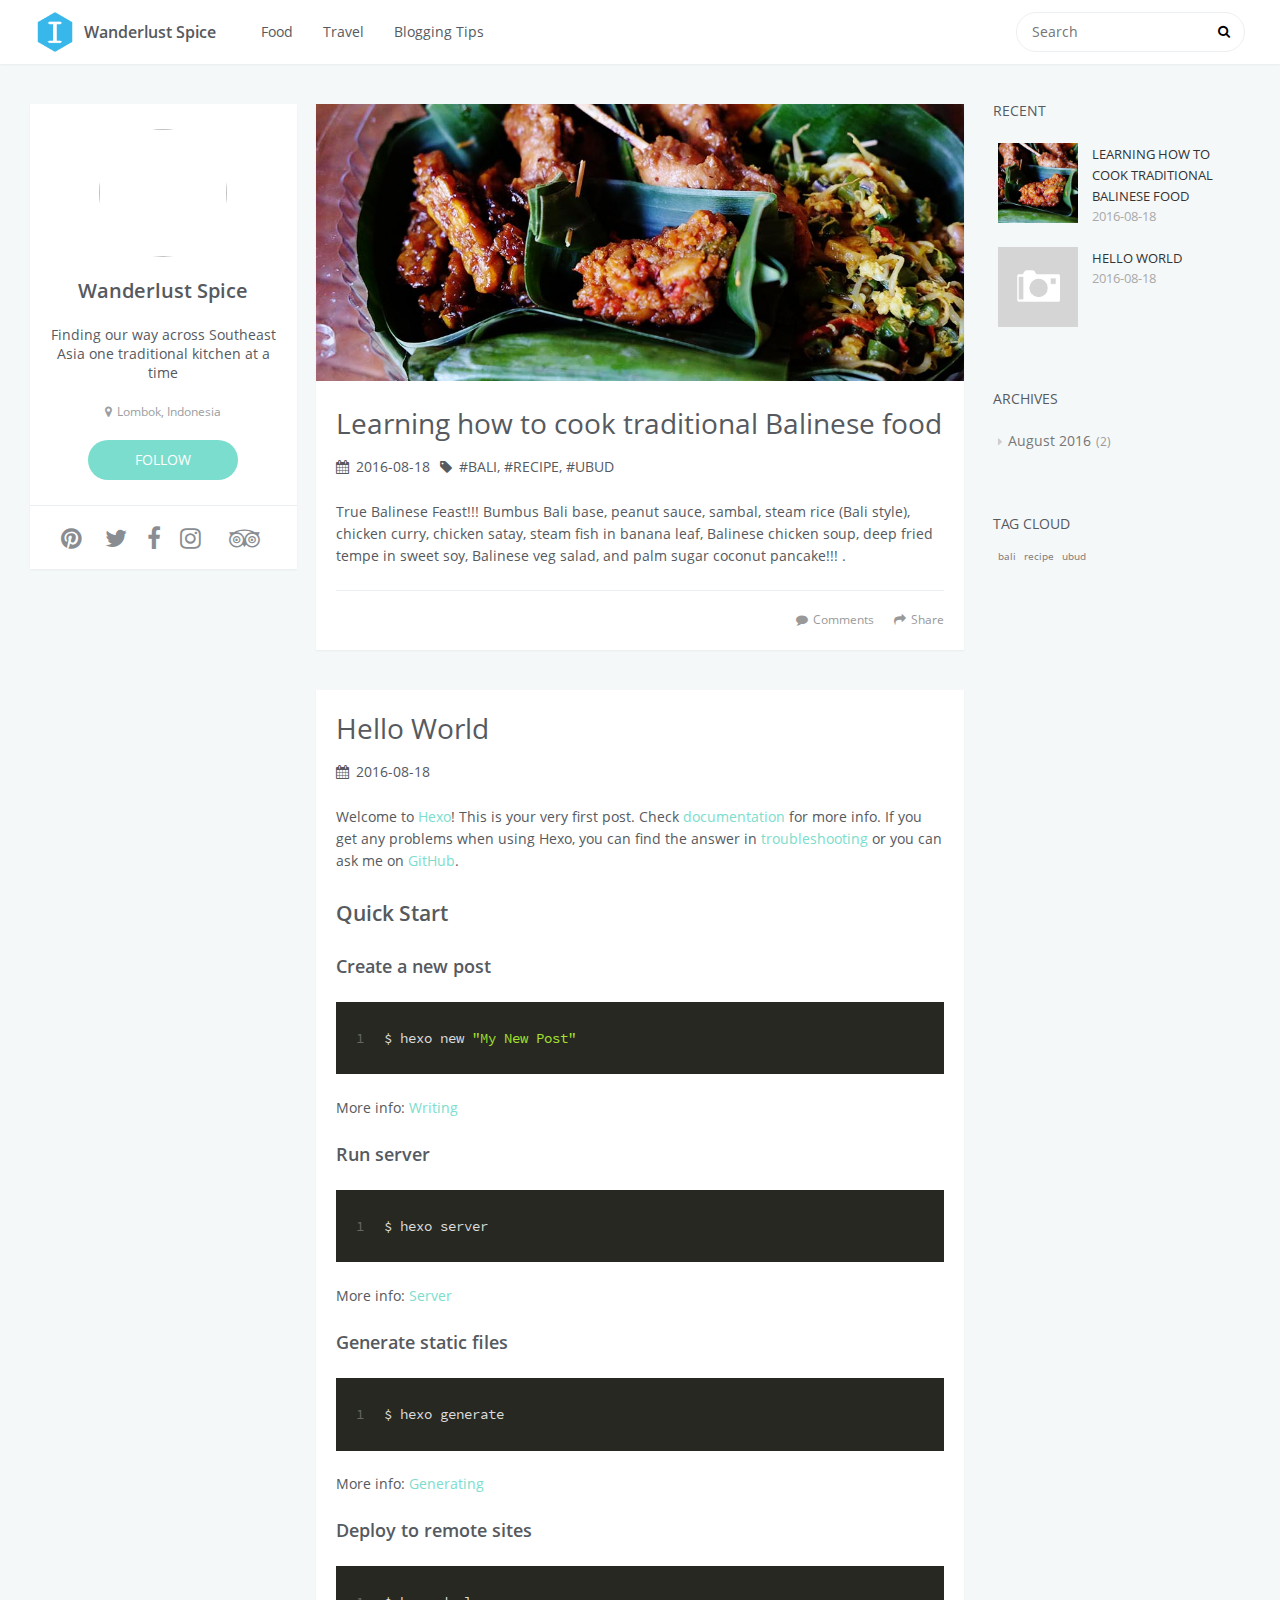
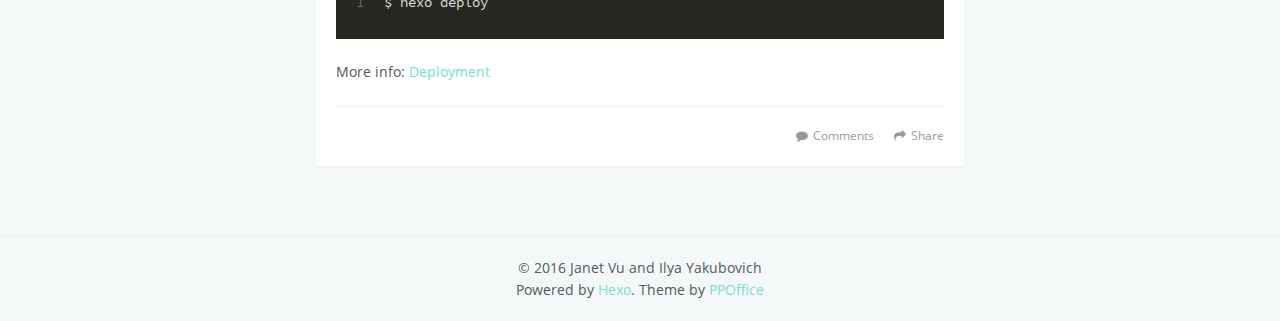
==== index.html @ 708c5e3e "Site update on 2016-08-18 17:06:47" ====
<!DOCTYPE html>
<html lang=en>
<head>
    <meta charset="utf-8">
    
    <title>Wanderlust Spice</title>
    <meta name="viewport" content="width=device-width, initial-scale=1, maximum-scale=1" />
    <meta name="description" content="Finding our way across Southeast Asia one traditional kitchen at a time">
<meta property="og:type" content="website">
<meta property="og:title" content="Wanderlust Spice">
<meta property="og:url" content="http://yoursite.com/index.html">
<meta property="og:site_name" content="Wanderlust Spice">
<meta property="og:description" content="Finding our way across Southeast Asia one traditional kitchen at a time">
<meta name="twitter:card" content="summary">
<meta name="twitter:title" content="Wanderlust Spice">
<meta name="twitter:description" content="Finding our way across Southeast Asia one traditional kitchen at a time">
    

    

    

    <link rel="stylesheet" href="/vendor/font-awesome/css/font-awesome.min.css">
    <link rel="stylesheet" href="/vendor/open-sans/styles.css">
    <link rel="stylesheet" href="/vendor/source-code-pro/styles.css">

    <link rel="stylesheet" href="/css/style.css">

    <script src="/vendor/jquery/2.1.3/jquery.min.js"></script>
    
    
        <link rel="stylesheet" href="/vendor/fancybox/jquery.fancybox.css">
    
    
    
    

</head>

<body>
    <div id="container">
        <header id="header">
    <div id="header-main" class="header-inner">
        <div class="outer">
            <a href="/" id="logo">
                <i class="logo"></i>
                <span class="site-title">Wanderlust Spice</span>
            </a>
            <nav id="main-nav">
                
                    <a class="main-nav-link" href="/.">Food</a>
                
                    <a class="main-nav-link" href="/.">Travel</a>
                
                    <a class="main-nav-link" href="/.">Blogging Tips</a>
                
            </nav>
            
                
                <nav id="sub-nav">
                    <div class="profile" id="profile-nav">
                        <a id="profile-anchor" href="javascript:;">
                            <img class="avatar" src="/images/janet.jpg" />
                            <i class="fa fa-caret-down"></i>
                        </a>
                    </div>
                </nav>
            
            <div id="search-form-wrap">

    <form action="//google.com/search" method="get" accept-charset="UTF-8" class="search-form"><input type="search" name="q" results="0" class="search-form-input" placeholder="Search"><button type="submit" class="search-form-submit"> </button><input type="hidden" name="sitesearch" value="http://yoursite.com"></form>

</div>
        </div>
    </div>
    <div id="main-nav-mobile" class="header-sub header-inner">
        <table class="menu outer">
            <tr>
                
                    <td><a class="main-nav-link" href="/.">Food</a></td>
                
                    <td><a class="main-nav-link" href="/.">Travel</a></td>
                
                    <td><a class="main-nav-link" href="/.">Blogging Tips</a></td>
                
                <td>
                    
    <form action="//google.com/search" method="get" accept-charset="UTF-8" class="search-form"><input type="search" name="q" results="0" class="search-form-input" placeholder="Search"><input type="hidden" name="sitesearch" value="http://yoursite.com"></form>

                </td>
            </tr>
        </table>
    </div>
</header>

        <div class="outer">
            
                

<aside id="profile">
    <div class="inner profile-inner">
        <div class="base-info profile-block">
            <img id="avatar" src="/images/janet.jpg" style="border-radius:500px;" />
            <h2 id="name">Wanderlust Spice</h2>
            <h3 id="title">Finding our way across Southeast Asia one traditional kitchen at a time</h3>
            <span id="location"><i class="fa fa-map-marker"></i>Lombok, Indonesia</span>
            <a id="follow" target="_blank" href="http://mailchimp.com/">FOLLOW</a>
        </div>
        <div class="article-info profile-block" style="display:none;">
            <div class="article-info-block">
                2
                <span>posts</span>
            </div>
            <div class="article-info-block">
                3
                <span>tags</span>
            </div>
        </div>
        
        <div class="profile-block social-links">
            <table>
                <tr>
                    
                    
                    <td>
                        <a href="https://www.pinterest.com/wanderlustspice" target="_blank" title="pinterest">
                            <i class="fa fa-pinterest"></i>
                        </a>
                    </td>
                    
                    <td>
                        <a href="http://www.twitter.com/wanderlustspice" target="_blank" title="twitter">
                            <i class="fa fa-twitter"></i>
                        </a>
                    </td>
                    
                    <td>
                        <a href="http://www.facebook.com/wanderlustspice" target="_blank" title="facebook">
                            <i class="fa fa-facebook"></i>
                        </a>
                    </td>
                    
                    <td>
                        <a href="http://instagram.com/wanderlustspice" target="_blank" title="instagram">
                            <i class="fa fa-instagram"></i>
                        </a>
                    </td>
                    
                    <td>
                        <a href="https://www.tripadvisor.ca/members/WanderlustSpice" target="_blank" title="tripadvisor">
                            <i class="fa fa-tripadvisor"></i>
                        </a>
                    </td>
                    
                </tr>
            </table>
        </div>
        
    </div>
</aside>

            
            <section id="main">
    <article id="post-Learning-How-To-Cook-Traditional-Balinese-Food" class="article article-type-post" itemscope itemprop="blogPost">
    <div class="article-inner">
        
            
	
		<a href="/Learning-How-To-Cook-Traditional-Balinese-Food/" itemprop="url">
            <img src="/images/balinese-food-in-ubud-banner.jpg" class="article-banner" />
        </a>
	



        
        
        
            <header class="article-header">
                
    
        <h1 itemprop="name">
            <a class="article-title" href="/Learning-How-To-Cook-Traditional-Balinese-Food/">Learning how to cook traditional Balinese food</a>
        </h1>
    

                
                    <div class="article-meta">
                        
    <div class="article-date">
        <i class="fa fa-calendar"></i>
        <a href="/Learning-How-To-Cook-Traditional-Balinese-Food/">
            <time datetime="2016-08-18T05:39:23.000Z" itemprop="datePublished">2016-08-18</time>
        </a>
    </div>


                        
                        
    <div class="article-tag">
        <i class="fa fa-tag"></i>
        <a class="tag-link" href="/tags/bali/">bali</a>, <a class="tag-link" href="/tags/recipe/">recipe</a>, <a class="tag-link" href="/tags/ubud/">ubud</a>
    </div>

                    </div>
                
            </header>
        
        <div class="article-entry" itemprop="articleBody">
        
            
            <p>True Balinese Feast!!! Bumbus Bali base, peanut sauce, sambal, steam rice (Bali style), chicken curry, chicken satay, steam fish in banana leaf, Balinese chicken soup, deep fried tempe in sweet soy, Balinese veg salad, and palm sugar coconut pancake!!! .</p>

        
        </div>
        <footer class="article-footer">
            <div class="share-container">



</div>

    <a data-url="http://yoursite.com//Learning-How-To-Cook-Traditional-Balinese-Food/" data-id="cis01ggzt0000i0p99qg865mj" class="article-share-link"><i class="fa fa-share"></i>Share</a>
<script>
    (function ($) {
        // Prevent duplicate binding
        if (typeof(__SHARE_BUTTON_BINDED__) === 'undefined' || !__SHARE_BUTTON_BINDED__) {
            __SHARE_BUTTON_BINDED__ = true;
        } else {
            return;
        }
        $('body').on('click', function() {
            $('.article-share-box.on').removeClass('on');
        }).on('click', '.article-share-link', function(e) {
            e.stopPropagation();

            var $this = $(this),
                url = $this.attr('data-url'),
                encodedUrl = encodeURIComponent(url),
                id = 'article-share-box-' + $this.attr('data-id'),
                offset = $this.offset(),
                box;

            if ($('#' + id).length) {
                box = $('#' + id);

                if (box.hasClass('on')){
                    box.removeClass('on');
                    return;
                }
            } else {
                var html = [
                    '<div id="' + id + '" class="article-share-box">',
                        '<input class="article-share-input" value="' + url + '">',
                        '<div class="article-share-links">',
                            '<a href="https://twitter.com/intent/tweet?url=' + encodedUrl + '" class="fa fa-twitter article-share-twitter" target="_blank" title="Twitter"></a>',
                            '<a href="https://www.facebook.com/sharer.php?u=' + encodedUrl + '" class="fa fa-facebook article-share-facebook" target="_blank" title="Facebook"></a>',
                            '<a href="http://pinterest.com/pin/create/button/?url=' + encodedUrl + '" class="fa fa-pinterest article-share-pinterest" target="_blank" title="Pinterest"></a>',
                            '<a href="https://plus.google.com/share?url=' + encodedUrl + '" class="fa fa-google article-share-google" target="_blank" title="Google+"></a>',
                        '</div>',
                    '</div>'
                ].join('');

              box = $(html);

              $('body').append(box);
            }

            $('.article-share-box.on').hide();

            box.css({
                top: offset.top + 25,
                left: offset.left
            }).addClass('on');

        }).on('click', '.article-share-box', function (e) {
            e.stopPropagation();
        }).on('click', '.article-share-box-input', function () {
            $(this).select();
        }).on('click', '.article-share-box-link', function (e) {
            e.preventDefault();
            e.stopPropagation();

            window.open(this.href, 'article-share-box-window-' + Date.now(), 'width=500,height=450');
        });
    })(jQuery);
</script>

            
    
        <a href="http://yoursite.com//Learning-How-To-Cook-Traditional-Balinese-Food/#comments" class="article-comment-link disqus-comment-count" data-disqus-url="http://yoursite.com//Learning-How-To-Cook-Traditional-Balinese-Food/">Comments</a>
    

        </footer>
    </div>
    
</article>



    <article id="post-hello-world" class="article article-type-post" itemscope itemprop="blogPost">
    <div class="article-inner">
        
        
        
            <header class="article-header">
                
    
        <h1 itemprop="name">
            <a class="article-title" href="/hello-world/">Hello World</a>
        </h1>
    

                
                    <div class="article-meta">
                        
    <div class="article-date">
        <i class="fa fa-calendar"></i>
        <a href="/hello-world/">
            <time datetime="2016-08-18T04:36:13.000Z" itemprop="datePublished">2016-08-18</time>
        </a>
    </div>


                        
                        
                    </div>
                
            </header>
        
        <div class="article-entry" itemprop="articleBody">
        
            
            <p>Welcome to <a href="https://hexo.io/" target="_blank" rel="external">Hexo</a>! This is your very first post. Check <a href="https://hexo.io/docs/" target="_blank" rel="external">documentation</a> for more info. If you get any problems when using Hexo, you can find the answer in <a href="https://hexo.io/docs/troubleshooting.html" target="_blank" rel="external">troubleshooting</a> or you can ask me on <a href="https://github.com/hexojs/hexo/issues" target="_blank" rel="external">GitHub</a>.</p>
<h2 id="Quick-Start"><a href="#Quick-Start" class="headerlink" title="Quick Start"></a>Quick Start</h2><h3 id="Create-a-new-post"><a href="#Create-a-new-post" class="headerlink" title="Create a new post"></a>Create a new post</h3><figure class="highlight bash"><table><tr><td class="gutter"><pre><div class="line">1</div></pre></td><td class="code"><pre><div class="line">$ hexo new <span class="string">"My New Post"</span></div></pre></td></tr></table></figure>
<p>More info: <a href="https://hexo.io/docs/writing.html" target="_blank" rel="external">Writing</a></p>
<h3 id="Run-server"><a href="#Run-server" class="headerlink" title="Run server"></a>Run server</h3><figure class="highlight bash"><table><tr><td class="gutter"><pre><div class="line">1</div></pre></td><td class="code"><pre><div class="line">$ hexo server</div></pre></td></tr></table></figure>
<p>More info: <a href="https://hexo.io/docs/server.html" target="_blank" rel="external">Server</a></p>
<h3 id="Generate-static-files"><a href="#Generate-static-files" class="headerlink" title="Generate static files"></a>Generate static files</h3><figure class="highlight bash"><table><tr><td class="gutter"><pre><div class="line">1</div></pre></td><td class="code"><pre><div class="line">$ hexo generate</div></pre></td></tr></table></figure>
<p>More info: <a href="https://hexo.io/docs/generating.html" target="_blank" rel="external">Generating</a></p>
<h3 id="Deploy-to-remote-sites"><a href="#Deploy-to-remote-sites" class="headerlink" title="Deploy to remote sites"></a>Deploy to remote sites</h3><figure class="highlight bash"><table><tr><td class="gutter"><pre><div class="line">1</div></pre></td><td class="code"><pre><div class="line">$ hexo deploy</div></pre></td></tr></table></figure>
<p>More info: <a href="https://hexo.io/docs/deployment.html" target="_blank" rel="external">Deployment</a></p>

        
        </div>
        <footer class="article-footer">
            <div class="share-container">



</div>

    <a data-url="http://yoursite.com//hello-world/" data-id="cirzua40t0000qup9xi22v5a1" class="article-share-link"><i class="fa fa-share"></i>Share</a>
<script>
    (function ($) {
        // Prevent duplicate binding
        if (typeof(__SHARE_BUTTON_BINDED__) === 'undefined' || !__SHARE_BUTTON_BINDED__) {
            __SHARE_BUTTON_BINDED__ = true;
        } else {
            return;
        }
        $('body').on('click', function() {
            $('.article-share-box.on').removeClass('on');
        }).on('click', '.article-share-link', function(e) {
            e.stopPropagation();

            var $this = $(this),
                url = $this.attr('data-url'),
                encodedUrl = encodeURIComponent(url),
                id = 'article-share-box-' + $this.attr('data-id'),
                offset = $this.offset(),
                box;

            if ($('#' + id).length) {
                box = $('#' + id);

                if (box.hasClass('on')){
                    box.removeClass('on');
                    return;
                }
            } else {
                var html = [
                    '<div id="' + id + '" class="article-share-box">',
                        '<input class="article-share-input" value="' + url + '">',
                        '<div class="article-share-links">',
                            '<a href="https://twitter.com/intent/tweet?url=' + encodedUrl + '" class="fa fa-twitter article-share-twitter" target="_blank" title="Twitter"></a>',
                            '<a href="https://www.facebook.com/sharer.php?u=' + encodedUrl + '" class="fa fa-facebook article-share-facebook" target="_blank" title="Facebook"></a>',
                            '<a href="http://pinterest.com/pin/create/button/?url=' + encodedUrl + '" class="fa fa-pinterest article-share-pinterest" target="_blank" title="Pinterest"></a>',
                            '<a href="https://plus.google.com/share?url=' + encodedUrl + '" class="fa fa-google article-share-google" target="_blank" title="Google+"></a>',
                        '</div>',
                    '</div>'
                ].join('');

              box = $(html);

              $('body').append(box);
            }

            $('.article-share-box.on').hide();

            box.css({
                top: offset.top + 25,
                left: offset.left
            }).addClass('on');

        }).on('click', '.article-share-box', function (e) {
            e.stopPropagation();
        }).on('click', '.article-share-box-input', function () {
            $(this).select();
        }).on('click', '.article-share-box-link', function (e) {
            e.preventDefault();
            e.stopPropagation();

            window.open(this.href, 'article-share-box-window-' + Date.now(), 'width=500,height=450');
        });
    })(jQuery);
</script>

            
    
        <a href="http://yoursite.com//hello-world/#comments" class="article-comment-link disqus-comment-count" data-disqus-url="http://yoursite.com//hello-world/">Comments</a>
    

        </footer>
    </div>
    
</article>


</section>
            
                <aside id="sidebar">
   
        
    <div class="widget-wrap">
        <h3 class="widget-title">recent</h3>
        <div class="widget">
            <ul id="recent-post" class="">
                
                    <li>
                        
                        <div class="item-thumbnail">
                            <a href="/Learning-How-To-Cook-Traditional-Balinese-Food/" class="thumbnail">
    
    
        <span style="background-image:url(/images/balinese-food-in-ubud-banner.jpg)" alt="Learning how to cook traditional Balinese food" class="thumbnail-image"></span>
    
</a>

                        </div>
                        
                        <div class="item-inner">
                            <p class="item-category"></p>
                            <p class="item-title"><a href="/Learning-How-To-Cook-Traditional-Balinese-Food/" class="title">Learning how to cook traditional Balinese food</a></p>
                            <p class="item-date"><time datetime="2016-08-18T05:39:23.000Z" itemprop="datePublished">2016-08-18</time></p>
                        </div>
                    </li>
                
                    <li>
                        
                        <div class="item-thumbnail">
                            <a href="/hello-world/" class="thumbnail">
    
    
        <span class="thumbnail-image thumbnail-none"></span>
    
</a>

                        </div>
                        
                        <div class="item-inner">
                            <p class="item-category"></p>
                            <p class="item-title"><a href="/hello-world/" class="title">Hello World</a></p>
                            <p class="item-date"><time datetime="2016-08-18T04:36:13.000Z" itemprop="datePublished">2016-08-18</time></p>
                        </div>
                    </li>
                
            </ul>
        </div>
    </div>

    
        
    <div class="widget-wrap">
        <h3 class="widget-title">archives</h3>
        <div class="widget">
            <ul class="archive-list"><li class="archive-list-item"><a class="archive-list-link" href="/archives/2016/08/">August 2016</a><span class="archive-list-count">2</span></li></ul>
        </div>
    </div>

    
        
    <div class="widget-wrap">
        <h3 class="widget-title">tag cloud</h3>
        <div class="widget tagcloud">
            <a href="/tags/bali/" style="font-size: 10px;">bali</a> <a href="/tags/recipe/" style="font-size: 10px;">recipe</a> <a href="/tags/ubud/" style="font-size: 10px;">ubud</a>
        </div>
    </div>

    
    <div id="toTop" class="fa fa-angle-up"></div>
</aside>
            
        </div>
        <footer id="footer">
    <div class="outer">
        <div id="footer-info" class="inner">
            &copy; 2016 Janet Vu and Ilya Yakubovich<br>
            Powered by <a href="http://hexo.io/" target="_blank">Hexo</a>. Theme by <a href="http://github.com/ppoffice">PPOffice</a>
        </div>
    </div>
</footer>
        
    
    <script>
    var disqus_config = function () {
        
        this.page.identifier = 'undefined';
    };
    (function() { 
        var d = document, s = d.createElement('script');  
        s.src = '//' + 'wanderlustspice' + '.disqus.com/count.js';
        s.setAttribute('data-timestamp', +new Date());
        (d.head || d.body).appendChild(s);
    })();
</script>



    
        <script src="/vendor/fancybox/jquery.fancybox.pack.js"></script>
    


<!-- Custom Scripts -->
<script src="/js/main.js"></script>

    </div>
</body>
</html>
---- vendor/open-sans/styles.css ----
/* cyrillic-ext */
@font-face {
    font-family: 'Open Sans';
    font-style: normal;
    font-weight: 400;
    src: local('Open Sans'), local('OpenSans'), url(fonts/K88pR3goAWT7BTt32Z01mxJtnKITppOI_IvcXXDNrsc.woff2) format('woff2');
    unicode-range: U+0460-052F, U+20B4, U+2DE0-2DFF, U+A640-A69F;
}
/* cyrillic */
@font-face {
    font-family: 'Open Sans';
    font-style: normal;
    font-weight: 400;
    src: local('Open Sans'), local('OpenSans'), url(fonts/RjgO7rYTmqiVp7vzi-Q5URJtnKITppOI_IvcXXDNrsc.woff2) format('woff2');
    unicode-range: U+0400-045F, U+0490-0491, U+04B0-04B1, U+2116;
}
/* greek-ext */
@font-face {
    font-family: 'Open Sans';
    font-style: normal;
    font-weight: 400;
    src: local('Open Sans'), local('OpenSans'), url(fonts/LWCjsQkB6EMdfHrEVqA1KRJtnKITppOI_IvcXXDNrsc.woff2) format('woff2');
    unicode-range: U+1F00-1FFF;
}
/* greek */
@font-face {
    font-family: 'Open Sans';
    font-style: normal;
    font-weight: 400;
    src: local('Open Sans'), local('OpenSans'), url(fonts/xozscpT2726on7jbcb_pAhJtnKITppOI_IvcXXDNrsc.woff2) format('woff2');
    unicode-range: U+0370-03FF;
}
/* vietnamese */
@font-face {
    font-family: 'Open Sans';
    font-style: normal;
    font-weight: 400;
    src: local('Open Sans'), local('OpenSans'), url(fonts/59ZRklaO5bWGqF5A9baEERJtnKITppOI_IvcXXDNrsc.woff2) format('woff2');
    unicode-range: U+0102-0103, U+1EA0-1EF1, U+20AB;
}
/* latin-ext */
@font-face {
    font-family: 'Open Sans';
    font-style: normal;
    font-weight: 400;
    src: local('Open Sans'), local('OpenSans'), url(fonts/u-WUoqrET9fUeobQW7jkRRJtnKITppOI_IvcXXDNrsc.woff2) format('woff2');
    unicode-range: U+0100-024F, U+1E00-1EFF, U+20A0-20AB, U+20AD-20CF, U+2C60-2C7F, U+A720-A7FF;
}
/* latin */
@font-face {
    font-family: 'Open Sans';
    font-style: normal;
    font-weight: 400;
    src: local('Open Sans'), local('OpenSans'), url(fonts/cJZKeOuBrn4kERxqtaUH3VtXRa8TVwTICgirnJhmVJw.woff2) format('woff2');
    unicode-range: U+0000-00FF, U+0131, U+0152-0153, U+02C6, U+02DA, U+02DC, U+2000-206F, U+2074, U+20AC, U+2212, U+2215, U+E0FF, U+EFFD, U+F000;
}
/* cyrillic-ext */
@font-face {
    font-family: 'Open Sans';
    font-style: normal;
    font-weight: 600;
    src: local('Open Sans Semibold'), local('OpenSans-Semibold'), url(fonts/MTP_ySUJH_bn48VBG8sNSq-j2U0lmluP9RWlSytm3ho.woff2) format('woff2');
    unicode-range: U+0460-052F, U+20B4, U+2DE0-2DFF, U+A640-A69F;
}
/* cyrillic */
@font-face {
    font-family: 'Open Sans';
    font-style: normal;
    font-weight: 600;
    src: local('Open Sans Semibold'), local('OpenSans-Semibold'), url(fonts/MTP_ySUJH_bn48VBG8sNSpX5f-9o1vgP2EXwfjgl7AY.woff2) format('woff2');
    unicode-range: U+0400-045F, U+0490-0491, U+04B0-04B1, U+2116;
}
/* greek-ext */
@font-face {
    font-family: 'Open Sans';
    font-style: normal;
    font-weight: 600;
    src: local('Open Sans Semibold'), local('OpenSans-Semibold'), url(fonts/MTP_ySUJH_bn48VBG8sNShWV49_lSm1NYrwo-zkhivY.woff2) format('woff2');
    unicode-range: U+1F00-1FFF;
}
/* greek */
@font-face {
    font-family: 'Open Sans';
    font-style: normal;
    font-weight: 600;
    src: local('Open Sans Semibold'), local('OpenSans-Semibold'), url(fonts/MTP_ySUJH_bn48VBG8sNSqaRobkAwv3vxw3jMhVENGA.woff2) format('woff2');
    unicode-range: U+0370-03FF;
}
/* vietnamese */
@font-face {
    font-family: 'Open Sans';
    font-style: normal;
    font-weight: 600;
    src: local('Open Sans Semibold'), local('OpenSans-Semibold'), url(fonts/MTP_ySUJH_bn48VBG8sNSv8zf_FOSsgRmwsS7Aa9k2w.woff2) format('woff2');
    unicode-range: U+0102-0103, U+1EA0-1EF1, U+20AB;
}
/* latin-ext */
@font-face {
    font-family: 'Open Sans';
    font-style: normal;
    font-weight: 600;
    src: local('Open Sans Semibold'), local('OpenSans-Semibold'), url(fonts/MTP_ySUJH_bn48VBG8sNSj0LW-43aMEzIO6XUTLjad8.woff2) format('woff2');
    unicode-range: U+0100-024F, U+1E00-1EFF, U+20A0-20AB, U+20AD-20CF, U+2C60-2C7F, U+A720-A7FF;
}
/* latin */
@font-face {
    font-family: 'Open Sans';
    font-style: normal;
    font-weight: 600;
    src: local('Open Sans Semibold'), local('OpenSans-Semibold'), url(fonts/MTP_ySUJH_bn48VBG8sNSugdm0LZdjqr5-oayXSOefg.woff2) format('woff2');
    unicode-range: U+0000-00FF, U+0131, U+0152-0153, U+02C6, U+02DA, U+02DC, U+2000-206F, U+2074, U+20AC, U+2212, U+2215, U+E0FF, U+EFFD, U+F000;
}
/* cyrillic-ext */
@font-face {
    font-family: 'Open Sans';
    font-style: italic;
    font-weight: 400;
    src: local('Open Sans Italic'), local('OpenSans-Italic'), url(fonts/xjAJXh38I15wypJXxuGMBjTOQ_MqJVwkKsUn0wKzc2I.woff2) format('woff2');
    unicode-range: U+0460-052F, U+20B4, U+2DE0-2DFF, U+A640-A69F;
}
/* cyrillic */
@font-face {
    font-family: 'Open Sans';
    font-style: italic;
    font-weight: 400;
    src: local('Open Sans Italic'), local('OpenSans-Italic'), url(fonts/xjAJXh38I15wypJXxuGMBjUj_cnvWIuuBMVgbX098Mw.woff2) format('woff2');
    unicode-range: U+0400-045F, U+0490-0491, U+04B0-04B1, U+2116;
}
/* greek-ext */
@font-face {
    font-family: 'Open Sans';
    font-style: italic;
    font-weight: 400;
    src: local('Open Sans Italic'), local('OpenSans-Italic'), url(fonts/xjAJXh38I15wypJXxuGMBkbcKLIaa1LC45dFaAfauRA.woff2) format('woff2');
    unicode-range: U+1F00-1FFF;
}
/* greek */
@font-face {
    font-family: 'Open Sans';
    font-style: italic;
    font-weight: 400;
    src: local('Open Sans Italic'), local('OpenSans-Italic'), url(fonts/xjAJXh38I15wypJXxuGMBmo_sUJ8uO4YLWRInS22T3Y.woff2) format('woff2');
    unicode-range: U+0370-03FF;
}
/* vietnamese */
@font-face {
    font-family: 'Open Sans';
    font-style: italic;
    font-weight: 400;
    src: local('Open Sans Italic'), local('OpenSans-Italic'), url(fonts/xjAJXh38I15wypJXxuGMBr6up8jxqWt8HVA3mDhkV_0.woff2) format('woff2');
    unicode-range: U+0102-0103, U+1EA0-1EF1, U+20AB;
}
/* latin-ext */
@font-face {
    font-family: 'Open Sans';
    font-style: italic;
    font-weight: 400;
    src: local('Open Sans Italic'), local('OpenSans-Italic'), url(fonts/xjAJXh38I15wypJXxuGMBiYE0-AqJ3nfInTTiDXDjU4.woff2) format('woff2');
    unicode-range: U+0100-024F, U+1E00-1EFF, U+20A0-20AB, U+20AD-20CF, U+2C60-2C7F, U+A720-A7FF;
}
/* latin */
@font-face {
    font-family: 'Open Sans';
    font-style: italic;
    font-weight: 400;
    src: local('Open Sans Italic'), local('OpenSans-Italic'), url(fonts/xjAJXh38I15wypJXxuGMBo4P5ICox8Kq3LLUNMylGO4.woff2) format('woff2');
    unicode-range: U+0000-00FF, U+0131, U+0152-0153, U+02C6, U+02DA, U+02DC, U+2000-206F, U+2074, U+20AC, U+2212, U+2215, U+E0FF, U+EFFD, U+F000;
}
---- vendor/source-code-pro/styles.css ----
/* latin-ext */
@font-face {
  font-family: 'Source Code Pro';
  font-style: normal;
  font-weight: 400;
  src: local('Source Code Pro'), local('SourceCodePro-Regular'), url(fonts/mrl8jkM18OlOQN8JLgasDy2Q8seG17bfDXYR_jUsrzg.woff2) format('woff2');
  unicode-range: U+0100-024F, U+1E00-1EFF, U+20A0-20AB, U+20AD-20CF, U+2C60-2C7F, U+A720-A7FF;
}
/* latin */
@font-face {
  font-family: 'Source Code Pro';
  font-style: normal;
  font-weight: 400;
  src: local('Source Code Pro'), local('SourceCodePro-Regular'), url(fonts/mrl8jkM18OlOQN8JLgasD9V_2ngZ8dMf8fLgjYEouxg.woff2) format('woff2');
  unicode-range: U+0000-00FF, U+0131, U+0152-0153, U+02C6, U+02DA, U+02DC, U+2000-206F, U+2074, U+20AC, U+2212, U+2215, U+E0FF, U+EFFD, U+F000;
}
---- css/style.css ----
body {
  width: 100%;
}
body:before,
body:after {
  content: "";
  display: table;
}
body:after {
  clear: both;
}
html,
body,
div,
span,
applet,
object,
iframe,
h1,
h2,
h3,
h4,
h5,
h6,
p,
blockquote,
pre,
a,
abbr,
acronym,
address,
big,
cite,
code,
del,
dfn,
em,
img,
ins,
kbd,
q,
s,
samp,
small,
strike,
strong,
sub,
sup,
tt,
var,
dl,
dt,
dd,
ol,
ul,
li,
fieldset,
form,
label,
legend,
table,
caption,
tbody,
tfoot,
thead,
tr,
th,
td {
  margin: 0;
  padding: 0;
  border: 0;
  outline: 0;
  font-weight: inherit;
  font-style: inherit;
  font-family: inherit;
  font-size: 100%;
  vertical-align: baseline;
}
body {
  line-height: 1;
  color: #000;
  background: #fff;
}
ol,
ul {
  list-style: none;
}
table {
  border-collapse: separate;
  border-spacing: 0;
  vertical-align: middle;
}
caption,
th,
td {
  text-align: left;
  font-weight: normal;
  vertical-align: middle;
}
a img {
  border: none;
}
input,
button {
  margin: 0;
  padding: 0;
}
input::-moz-focus-inner,
button::-moz-focus-inner {
  border: 0;
  padding: 0;
}
html,
body,
#container {
  height: 100%;
}
body {
  color: #565a5f;
  background: #f5f8f9;
  font: 14px "open sans", "Helvetica Neue", "Microsoft Yahei", Helvetica, Arial, sans-serif;
  -webkit-text-size-adjust: 100%;
}
a {
  color: #7bddcd;
  text-decoration: none;
}
a:visited {
  color: #7bddcd;
}
code {
  margin: 0 2px;
  color: #e96900;
  padding: 3px 5px;
  font-size: 0.8em;
  border-radius: 2px;
  font-family: "Source Code Pro", Consolas, Monaco, Menlo, Consolas, monospace;
  background-color: #f8f8f8;
}
.outer {
  max-width: 1320px;
  margin: 0 auto;
  padding: 0 20px;
}
.outer:before,
.outer:after {
  content: "";
  display: table;
}
.outer:after {
  clear: both;
}
@media screen and (max-width: 559px) {
  .outer {
    padding: 0;
  }
}
.left,
.alignleft {
  float: left;
}
.right,
.alignright {
  float: right;
}
.clear {
  clear: both;
}
.logo {
  width: 40px;
  height: 40px;
  background-repeat: no-repeat;
  background-image: url("images/logo.png");
  -webkit-background-size: 40px 40px;
  -moz-background-size: 40px 40px;
  background-size: 40px 40px;
}
#container {
  position: relative;
}
#container > .outer {
  margin-bottom: 30px;
}
@media screen and (min-width: 1200px) {
  #main {
    display: inline;
    float: left;
    width: 52.307692307692314%;
    margin: 0 0.769230769230769%;
  }
}
@media screen and (min-width: 800px) and (max-width: 1199px) {
  #main {
    display: inline;
    float: left;
    width: 67.6923076923077%;
    margin: 0 0.769230769230769%;
  }
}
.archive-article-header a,
.layout-wrap-inner.tag-cloud a,
.timeline-row .content h1 a,
.archive-article-header a:visited,
.layout-wrap-inner.tag-cloud a:visited,
.timeline-row .content h1 a:visited {
  color: #565a5f;
  -webkit-transition: 0.2s ease;
  -moz-transition: 0.2s ease;
  -ms-transition: 0.2s ease;
  transition: 0.2s ease;
}
.archive-article-header a:hover,
.layout-wrap-inner.tag-cloud a:hover,
.timeline-row .content h1 a:hover,
.archive-article-header a:visited:hover,
.layout-wrap-inner.tag-cloud a:visited:hover,
.timeline-row .content h1 a:visited:hover {
  color: #7bddcd;
}
.article-meta,
.archive-year,
.widget-title {
  line-height: 1em;
  text-decoration: none;
  text-transform: uppercase;
}
#header,
#profile .inner,
.article-inner,
#comments,
.archive-article,
.timeline-row .content,
#toTop {
  background: #fff;
  -webkit-box-shadow: 0 1px 2px rgba(0,0,0,0.05);
  box-shadow: 0 1px 2px rgba(0,0,0,0.05);
}
.article-entry h1,
.widget h1 {
  font-size: 2em;
}
.article-entry h2,
.widget h2 {
  font-size: 1.5em;
}
.article-entry h3,
.widget h3 {
  font-size: 1.3em;
}
.article-entry h4,
.widget h4 {
  font-size: 1.2em;
}
.article-entry h5,
.widget h5 {
  font-size: 1em;
}
.article-entry h6,
.widget h6 {
  font-size: 1em;
  color: #999;
}
.article-entry hr,
.widget hr {
  border: 1px dashed #eceff2;
}
.article-entry strong,
.widget strong {
  font-weight: bold;
}
.article-entry em,
.widget em,
.article-entry cite,
.widget cite {
  font-style: italic;
}
.article-entry sup,
.widget sup,
.article-entry sub,
.widget sub {
  font-size: 0.75em;
  line-height: 0;
  position: relative;
  vertical-align: baseline;
}
.article-entry sup,
.widget sup {
  top: -0.5em;
}
.article-entry sub,
.widget sub {
  bottom: -0.2em;
}
.article-entry small,
.widget small {
  font-size: 0.85em;
}
.article-entry acronym,
.widget acronym,
.article-entry abbr,
.widget abbr {
  border-bottom: 1px dotted;
}
.article-entry ul,
.widget ul,
.article-entry ol,
.widget ol,
.article-entry dl,
.widget dl {
  margin: 0 20px;
  line-height: 1.6em;
}
.article-entry ul ul,
.widget ul ul,
.article-entry ol ul,
.widget ol ul,
.article-entry ul ol,
.widget ul ol,
.article-entry ol ol,
.widget ol ol {
  margin-top: 0;
  margin-bottom: 0;
}
.article-entry ul,
.widget ul {
  list-style: disc;
}
.article-entry ol,
.widget ol {
  list-style: decimal;
}
.article-entry dt,
.widget dt {
  font-weight: bold;
}
#header {
  background: #fff;
  position: relative;
}
#header a,
#header a:visited {
  white-space: nowrap;
  -webkit-transition: 0.2s ease;
  -moz-transition: 0.2s ease;
  -ms-transition: 0.2s ease;
  transition: 0.2s ease;
  color: #565a5f;
}
#header a:hover {
  color: #7bddcd;
}
.header-inner #logo,
#main-nav,
#sub-nav,
#search-form-wrap {
  height: 40px;
  line-height: 40px;
  padding: 12px 15px;
}
.header-inner #logo,
#main-nav {
  float: left;
}
#sub-nav,
#search-form-wrap {
  float: right;
}
.header-inner {
  height: 100%;
  position: relative;
}
.header-inner #logo {
  display: inline-block;
}
.header-inner #logo .logo {
  margin-right: 5px;
  display: inline-block;
}
.header-inner #logo .site-title {
  font-size: 16px;
  display: inline-block;
  vertical-align: top;
  font-weight: 600;
}
#header-title {
  text-align: center;
  height: 40px;
  position: absolute;
  top: 50%;
  left: 0;
  margin-top: -20px;
}
.header-sub {
  border-top: 1px solid #eceff2;
}
.header-sub ul {
  margin: 0 15px;
}
.header-sub ul:before,
.header-sub ul:after {
  content: "";
  display: table;
}
.header-sub ul:after {
  clear: both;
}
.header-sub ul li {
  float: left;
  margin: 0 10px;
}
.header-sub ul li a {
  display: inline-block;
  line-height: 48px;
}
.header-sub .main-nav-link {
  display: inline-block;
  line-height: 48px;
}
@media screen and (min-width: 560px) and (max-width: 799px) {
  #header-sub {
    display: none;
  }
}
@media screen and (max-width: 559px) {
  #header-sub {
    display: none;
  }
}
@media screen and (min-width: 560px) and (max-width: 799px) {
  #main-nav {
    display: none;
  }
}
@media screen and (max-width: 559px) {
  #main-nav {
    display: none;
  }
}
@media screen and (min-width: 800px) and (max-width: 1199px) {
  #main-nav-mobile {
    display: none;
  }
}
@media screen and (min-width: 1200px) {
  #main-nav-mobile {
    display: none;
  }
}
.nav-icon,
.main-nav-link {
  float: left;
  display: block;
  padding: 0 15px;
}
.nav-icon {
  text-align: center;
  font-size: 14px;
  width: 14px;
  height: 14px;
  position: relative;
  cursor: pointer;
  height: 40px !important;
  line-height: 40px !important;
}
.main-nav-link {
  font-weight: 300;
}
@media screen and (min-width: 1200px) {
  #sub-nav {
    display: none;
  }
}
#sub-nav #profile-nav #profile-anchor {
  display: block;
  height: 40px;
  line-height: 40px;
}
#sub-nav #profile-nav #profile-anchor:before,
#sub-nav #profile-nav #profile-anchor:after {
  content: "";
  display: table;
}
#sub-nav #profile-nav #profile-anchor:after {
  clear: both;
}
#sub-nav #profile-nav .avatar,
#sub-nav #profile-nav .fa {
  float: left;
}
#sub-nav #profile-nav .avatar {
  width: 40px;
  height: 40px;
  margin-right: 8px;
}
#sub-nav #profile-nav .fa {
  line-height: 40px;
}
@media screen and (max-width: 559px) {
  #search-form-wrap {
    display: none;
  }
}
#search-form-wrap .search-form {
  position: relative;
}
#search-form-wrap .search-form .search-form-input {
  width: 100%;
  padding: 0 30px 0 15px;
  line-height: 40px;
  height: 40px !important;
  border-radius: 21px;
}
#search-form-wrap .search-form .search-form-input::-webkit-search-results-decoration,
#search-form-wrap .search-form .search-form-input::-webkit-search-cancel-button {
  -webkit-appearance: none;
}
#search-form-wrap .search-form .search-form-submit {
  top: 50%;
  right: 15px;
  border: none;
  cursor: pointer;
  margin-top: -7px;
  background: none;
  position: absolute;
  font: 13px font-icon;
  font-family: 'FontAwesome';
}
#search-form-wrap .search-form .search-form-submit:before {
  content: '\f002';
}
#search-form-wrap .search-form .search-form-submit:hover,
#search-form-wrap .search-form .search-form-submit:focus {
  color: #777;
}
.search-form-input,
.search-form-input.ins-search-input,
.search-form-input.st-ui-search-input,
.search-form-input.st-default-search-input {
  -webkit-appearance: textarea;
  -webkit-appearance: textarea;
  -moz-appearance: textarea;
  appearance: textarea;
  padding: 0;
  width: 200px;
  -webkit-box-shadow: none;
  box-shadow: none;
  color: #565a5f;
  -webkit-transition: 0.2s ease;
  -moz-transition: 0.2s ease;
  -ms-transition: 0.2s ease;
  transition: 0.2s ease;
  -webkit-box-sizing: border-box;
  -moz-box-sizing: border-box;
  box-sizing: border-box;
  height: auto !important;
  line-height: 1.6em;
  outline: none !important;
  background: none !important;
  font: 14px "open sans", "Helvetica Neue", "Microsoft Yahei", Helvetica, Arial, sans-serif;
  border: 1px solid #eceff2 !important;
}
.search-form-input:focus,
.search-form-input.ins-search-input:focus,
.search-form-input.st-ui-search-input:focus,
.search-form-input.st-default-search-input:focus {
  border-color: #7bddcd !important;
}
.search-form-input::-webkit-search-results-decoration,
.search-form-input.ins-search-input::-webkit-search-results-decoration,
.search-form-input.st-ui-search-input::-webkit-search-results-decoration,
.search-form-input.st-default-search-input::-webkit-search-results-decoration,
.search-form-input::-webkit-search-cancel-button,
.search-form-input.ins-search-input::-webkit-search-cancel-button,
.search-form-input.st-ui-search-input::-webkit-search-cancel-button,
.search-form-input.st-default-search-input::-webkit-search-cancel-button {
  -webkit-appearance: none;
}
#main-nav-mobile {
  overflow-y: hidden;
  overflow-x: auto;
}
#main-nav-mobile .menu {
  margin: 0;
  height: 48px;
}
#main-nav-mobile .menu:before,
#main-nav-mobile .menu:after {
  content: "";
  display: table;
}
#main-nav-mobile .menu:after {
  clear: both;
}
#main-nav-mobile .menu .search-form-input {
  display: none;
  padding: 0 10px;
  margin-right: 15px;
  height: 32px;
  line-height: 32px;
  border-radius: 16px;
}
@media screen and (max-width: 559px) {
  #main-nav-mobile .menu .search-form-input {
    display: block;
  }
}
#main-nav-mobile .menu .search-form-input::-webkit-search-results-decoration,
#main-nav-mobile .menu .search-form-input::-webkit-search-cancel-button {
  -webkit-appearance: none;
}
.bio {
  text-align: center;
}
#profile .inner .bio h2 {
  font-size: 1.3em;
  font-weight: bold;
  margin-top: 15px;
}
#profile .inner .bio p {
  margin: 5px 20px 10px 20px;
  text-align: justify;
  max-width: 300px;
  line-height: 1.5em;
}
.profile-block {
  padding: 15px 20px;
  border-bottom: 1px solid #eceff2;
}
.profile-block:last-child {
  border-bottom: none;
}
#profile {
  display: inline;
  float: left;
  width: 21.53846153846154%;
  margin: 0 0.769230769230769%;
  display: none;
}
@media screen and (min-width: 1200px) {
  #profile {
    display: block;
  }
}
#profile .inner {
  margin-top: 40px;
  background: #fff;
}
#profile .inner .base-info #avatar {
  display: block;
  margin: 10px auto 20px;
  width: 128px;
  height: 128px;
}
#profile .inner .base-info #name,
#profile .inner .base-info #title,
#profile .inner .base-info #location {
  display: block;
  text-align: center;
}
#profile .inner .base-info #title {
  margin: 1.5em 0;
}
#profile .inner .base-info #name {
  font-size: 20px;
  font-weight: 600;
}
#profile .inner .base-info #location {
  font-size: 12px;
  margin-top: 5px;
  color: #9a9ea3;
}
#profile .inner .base-info #location .fa {
  margin-right: 5px;
}
#profile .inner .base-info #follow {
  color: #fff;
  width: 150px;
  height: 40px;
  display: block;
  font-size: 14px;
  line-height: 40px;
  text-align: center;
  margin: 20px auto 10px;
  background: #7bddcd;
  border-radius: 20px;
  -webkit-transition: 0.2s ease;
  -moz-transition: 0.2s ease;
  -ms-transition: 0.2s ease;
  transition: 0.2s ease;
}
#profile .inner .base-info #follow:hover {
  background: #8ceede;
}
#profile .inner .article-info {
  padding: 0px;
}
#profile .inner .article-info:before,
#profile .inner .article-info:after {
  content: "";
  display: table;
}
#profile .inner .article-info:after {
  clear: both;
}
#profile .inner .article-info .article-info-block {
  width: 50%;
  float: left;
  padding: 20px 15px;
  text-align: center;
  -webkit-box-sizing: border-box;
  -moz-box-sizing: border-box;
  box-sizing: border-box;
  font-size: 20px;
}
#profile .inner .article-info .article-info-block span {
  display: block;
  font-size: 14px;
  text-transform: uppercase;
}
#profile .inner .article-info .article-info-block:first-child {
  border-right: 1px solid #eceff2;
}
#profile .inner .social-links > table {
  width: 100%;
}
#profile .inner .social-links > table td {
  text-align: center;
  font-size: 24px;
}
#profile .inner .social-links > table td a {
  position: relative;
  -webkit-transition: 0.2s ease;
  -moz-transition: 0.2s ease;
  -ms-transition: 0.2s ease;
  transition: 0.2s ease;
  color: #898d92;
}
#profile .inner .social-links > table td a:hover {
  color: #565a5f;
}
#profile .inner .social-links > table td a.tooltip:hover:after {
  right: -50%;
  top: -41px;
  color: #fff;
  background: #333;
  font-size: 14px;
  content: attr(title);
  display: block;
  padding: 5px 15px;
  position: absolute;
  white-space: nowrap;
  border-radius: 2px;
  text-transform: uppercase;
  -webkit-box-shadow: 0 0 2px rgba(0,0,0,0.2);
  box-shadow: 0 0 2px rgba(0,0,0,0.2);
  z-index: 1;
}
#profile .inner .social-links > table td a.tooltip:hover:before {
  top: -12px;
  right: 8px;
  border: solid;
  border-color: #333 transparent;
  border-width: 5px 5px 0 5px;
  content: "";
  display: block;
  position: absolute;
  z-index: 2;
}
#profile.card {
  top: 50px;
  right: 20px;
  z-index: 999;
  display: block;
  min-width: 280px;
  position: absolute;
}
#profile.card .profile-inner {
  position: relative;
  -webkit-box-shadow: 0 2px 5px rgba(0,0,0,0.2);
  box-shadow: 0 2px 5px rgba(0,0,0,0.2);
}
#profile.card .profile-inner:before,
#profile.card .profile-inner:after {
  z-index: 1;
  content: '';
  top: -20px;
  right: 10px;
  position: absolute;
  border-width: 10px;
  border-style: solid;
  border-color: transparent transparent #fff transparent;
}
#profile.card .profile-inner:after {
  z-index: 0;
  border-color: transparent transparent #dbdee1 transparent;
}
.article {
  margin: 40px 0;
}
.article-inner {
  overflow: hidden;
}
.article-banner {
  width: 100%;
  height: auto;
}
.article-header {
  padding: 20px 20px 0;
}
.article-header .article-title {
  display: block;
  margin-bottom: 14px;
}
.article-title {
  font-size: 2em;
  color: #565a5f;
  text-decoration: none;
  line-height: 1.3em;
}
a.article-title:visited {
  color: #565a5f;
}
a.article-title:hover {
  color: #7bddcd;
}
@media screen and (max-width: 559px) {
  .article-title {
    font-size: 1.6em;
  }
}
@media screen and (min-width: 560px) and (max-width: 799px) {
  .article-title {
    font-size: 1.6em;
  }
}
.article-meta {
  line-height: 1.6em;
}
.article-meta:before,
.article-meta:after {
  content: "";
  display: table;
}
.article-meta:after {
  clear: both;
}
.article-meta > div {
  float: left;
  margin-right: 10px;
}
.article-meta > div .fa {
  margin-right: 3px;
}
.article-meta a {
  color: #565a5f;
}
.article-meta a:hover {
  color: #7bddcd;
}
.article-category .fa-angle-right {
  margin: 0 5px;
}
.article-tag .tag-link:before {
  content: "#";
}
.article-entry {
  color: #565a5f;
  padding: 0 20px;
  line-height: 1.6em;
}
.article-entry:before,
.article-entry:after {
  content: "";
  display: table;
}
.article-entry:after {
  clear: both;
}
.article-entry p,
.article-entry table {
  line-height: 1.6em;
  margin: 1.6em 0;
}
.article-entry h1,
.article-entry h2,
.article-entry h3,
.article-entry h4,
.article-entry h5,
.article-entry h6 {
  font-weight: bold;
}
.article-entry h1,
.article-entry h2,
.article-entry h3,
.article-entry h4,
.article-entry h5,
.article-entry h6 {
  line-height: 1.3em;
  margin: 1.3em 0;
}
.article-entry a {
  color: #7bddcd;
  text-decoration: none;
}
.article-entry a:hover {
  text-decoration: underline;
}
.article-entry ul,
.article-entry ol,
.article-entry dl {
  margin-top: 1.6em;
  margin-bottom: 1.6em;
}
.article-entry img,
.article-entry video {
  max-width: 100%;
  height: auto;
  display: block;
  margin: auto;
}
.article-entry iframe {
  border: none;
}
.article-entry table {
  width: 100%;
  border-collapse: collapse;
  border-spacing: 0;
}
.article-entry th {
  font-weight: bold;
  border-bottom: 3px solid #eceff2;
  padding-bottom: 0.5em;
}
.article-entry td {
  border-bottom: 1px solid #eceff2;
  padding: 10px 0;
}
.article-entry blockquote {
  position: relative;
  font-family: Georgia, "Times New Roman", "Microsoft Yahei", serif;
  font-size: 1.1em;
  margin: 0 -20px;
  padding: 10px 20px 10px 54px;
  background: #fcfcfc;
  border-left: 4px solid #eee;
}
.article-entry blockquote:before {
  top: 20px;
  left: 10px;
  content: "\f10d";
  color: #e2e2e2;
  font-size: 32px;
  font-family: FontAwesome;
  text-align: center;
  position: absolute;
}
.article-entry blockquote footer {
  font-size: 14px;
  margin: 1.6em 0;
  font-family: "open sans", "Helvetica Neue", "Microsoft Yahei", Helvetica, Arial, sans-serif;
}
.article-entry blockquote footer cite:before {
  content: "—";
  padding: 0 0.5em;
}
.article-entry .pullquote {
  text-align: left;
  width: 45%;
  margin: 0;
}
.article-entry .pullquote.left {
  margin-left: 0.5em;
  margin-right: 1em;
}
.article-entry .pullquote.right {
  margin-right: 0.5em;
  margin-left: 1em;
}
.article-entry .caption {
  color: #999;
  display: block;
  font-size: 0.9em;
  margin-top: 0.5em;
  position: relative;
  text-align: center;
}
.article-entry .video-container {
  position: relative;
  padding-top: 56.25%;
  height: 0;
  overflow: hidden;
}
.article-entry .video-container iframe,
.article-entry .video-container object,
.article-entry .video-container embed {
  position: absolute;
  top: 0;
  left: 0;
  width: 100%;
  height: 100%;
  margin-top: 0;
}
.article-more-link a {
  display: inline-block;
  line-height: 1em;
  padding: 6px 15px;
  border-radius: 15px;
  background: #f5f8f9;
  color: #999;
  text-shadow: 0 1px #fff;
  text-decoration: none;
}
.article-more-link a:hover {
  background: #7bddcd;
  color: #fff;
  text-decoration: none;
  text-shadow: 0 1px #44cfb8;
}
.article-footer {
  font-size: 0.85em;
  line-height: 1.6em;
  border-top: 1px solid #eceff2;
  padding-top: 1.6em;
  margin: 0 20px 20px;
}
.article-footer:before,
.article-footer:after {
  content: "";
  display: table;
}
.article-footer:after {
  clear: both;
}
.article-footer a {
  color: #999;
  text-decoration: none;
}
.article-footer a:hover {
  color: #565a5f;
}
.article-comment-link {
  float: right;
}
.article-comment-link:before {
  content: "\f075";
  font-family: FontAwesome;
  padding-right: 5px;
}
.share-container {
  float: left;
}
.article-share-link {
  float: right;
  cursor: pointer;
  margin-left: 20px;
}
.article-share-link .fa-share {
  margin-right: 5px;
}
#article-nav {
  position: relative;
}
#article-nav:before,
#article-nav:after {
  content: "";
  display: table;
}
#article-nav:after {
  clear: both;
}
@media screen and (min-width: 1200px) {
  #article-nav {
    margin: 40px 0;
  }
  #article-nav:before {
    width: 8px;
    height: 8px;
    position: absolute;
    top: 50%;
    left: 50%;
    margin-top: -4px;
    margin-left: -4px;
    content: "";
    border-radius: 50%;
    background: #787c81;
  }
}
.article-nav-link-wrap {
  text-decoration: none;
  color: #999;
  -webkit-box-sizing: border-box;
  -moz-box-sizing: border-box;
  box-sizing: border-box;
  margin-top: 40px;
  text-align: center;
  display: block;
}
.article-nav-link-wrap:hover {
  color: #565a5f;
}
@media screen and (min-width: 1200px) {
  .article-nav-link-wrap {
    width: 50%;
    margin-top: 0;
  }
}
@media screen and (min-width: 1200px) {
  #article-nav-newer {
    float: left;
    text-align: right;
    padding-right: 20px;
  }
}
@media screen and (min-width: 1200px) {
  #article-nav-older {
    float: right;
    text-align: left;
    padding-left: 20px;
  }
}
.article-nav-caption {
  letter-spacing: 2px;
  line-height: 1em;
  font-weight: bold;
  color: #565a5f;
  text-transform: uppercase;
}
#article-nav-newer .article-nav-caption {
  margin-right: -2px;
}
.article-nav-title {
  font-size: 0.85em;
  margin-top: 0.5em;
  color: #565a5f;
  line-height: 1.6em;
}
.article-share-box {
  position: absolute;
  display: none;
  background: #fff;
  -webkit-box-shadow: 0px 2px 2px rgba(0,0,0,0.1);
  box-shadow: 0px 2px 2px rgba(0,0,0,0.1);
  border-radius: 3px;
  margin-left: -145px;
  overflow: hidden;
  z-index: 1;
}
.article-share-box.on {
  display: block;
}
.article-share-input {
  width: 100%;
  background: none;
  -webkit-box-sizing: border-box;
  -moz-box-sizing: border-box;
  box-sizing: border-box;
  font: 14px "open sans", "Helvetica Neue", "Microsoft Yahei", Helvetica, Arial, sans-serif;
  padding: 0 10px;
  color: #565a5f;
  outline: none;
  border: 1px solid #eceff2;
  border-radius: 3px 3px 0 0;
  height: 36px;
  line-height: 36px;
}
.article-share-links {
  background: #f5f8f9;
}
.article-share-links:before,
.article-share-links:after {
  content: "";
  display: table;
}
.article-share-links:after {
  clear: both;
}
.article-share-twitter,
.article-share-facebook,
.article-share-pinterest,
.article-share-google {
  width: 50px;
  height: 36px;
  display: block;
  float: left;
  position: relative;
  color: #999;
  text-shadow: 0 1px #fff;
}
.article-share-twitter:before,
.article-share-facebook:before,
.article-share-pinterest:before,
.article-share-google:before {
  font-size: 20px;
  width: 20px;
  height: 20px;
  position: absolute;
  top: 50%;
  left: 50%;
  margin-top: -10px;
  margin-left: -10px;
  text-align: center;
}
.article-share-twitter:hover,
.article-share-facebook:hover,
.article-share-pinterest:hover,
.article-share-google:hover {
  color: #fff;
}
.article-share-twitter:hover {
  background: #00aced;
  text-shadow: 0 1px #008abe;
}
.article-share-facebook:hover {
  background: #3b5998;
  text-shadow: 0 1px #2f477a;
}
.article-share-pinterest:hover {
  background: #cb2027;
  text-shadow: 0 1px #a21a1f;
}
.article-share-google:hover {
  background: #dd4b39;
  text-shadow: 0 1px #be3221;
}
.article-gallery {
  background: #000;
  position: relative;
}
.article-gallery-photos {
  position: relative;
  overflow: hidden;
}
.article-gallery-img {
  display: none;
  max-width: 100%;
}
.article-gallery-img:first-child {
  display: block;
}
.article-gallery-img.loaded {
  position: absolute;
  display: block;
}
.article-gallery-img img {
  display: block;
  max-width: 100%;
  margin: 0 auto;
}
.toc-article {
  background: #f9f9f9;
  margin: 2em 0 0 0.2em;
  padding: 1em;
  border-radius: 0px;
}
.toc-article .toc-title {
  font-size: 120%;
}
.toc-article strong {
  padding: 0.3em 1;
}
ol.toc {
  width: 100%;
  margin: 1em 2em 0 0;
}
#toc {
  line-height: 1em;
  font-size: 0.8em;
  float: right;
}
#toc .toc {
  padding: 0;
}
#toc .toc li {
  list-style-type: none;
}
#toc .toc-child {
  padding-left: 0em;
}
#toc.toc-aside {
  display: none;
  width: 13%;
  position: fixed;
  right: 2%;
  top: 320px;
  overflow: hidden;
  line-height: 1.5em;
  font-size: 1em;
  color: color-heading;
  opacity: 0.6;
  -webkit-transition: opacity 1s ease-out;
  -moz-transition: opacity 1s ease-out;
  -ms-transition: opacity 1s ease-out;
  transition: opacity 1s ease-out;
}
#toc.toc-aside strong {
  padding: 0.3em 0;
  color: color-font;
}
#toc.toc-aside:hover {
  -webkit-transition: opacity 0.3s ease-out;
  -moz-transition: opacity 0.3s ease-out;
  -ms-transition: opacity 0.3s ease-out;
  transition: opacity 0.3s ease-out;
  opacity: 1;
}
#toc.toc-aside a {
  -webkit-transition: color 1s ease-out;
  -moz-transition: color 1s ease-out;
  -ms-transition: color 1s ease-out;
  transition: color 1s ease-out;
}
#toc.toc-aside a:hover {
  color: color-theme;
  -webkit-transition: color 0.3s ease-out;
  -moz-transition: color 0.3s ease-out;
  -ms-transition: color 0.3s ease-out;
  transition: color 0.3s ease-out;
}
#comments {
  padding: 20px;
  margin: 40px 0;
}
#comments a {
  color: #7bddcd;
}
.archives:before,
.archives:after {
  content: "";
  display: table;
}
.archives:after {
  clear: both;
}
.archives .article:first-child {
  margin: 20px 0;
}
.archive-year-wrap,
.archive-category-wrap,
.archive-tag-wrap,
.layout-title {
  font-size: 1.4em;
  margin: 40px 0 20px 0;
}
@media screen and (max-width: 559px) {
  .archive-year-wrap,
  .archive-category-wrap,
  .archive-tag-wrap,
  .layout-title {
    padding: 0 15px;
    font-size: 1.2em;
  }
}
.archive-year-wrap .fa,
.archive-category-wrap .fa,
.archive-tag-wrap .fa,
.layout-title .fa {
  margin-right: 3px;
}
.archive-year-wrap .archive-year,
.archive-category-wrap .archive-year,
.archive-tag-wrap .archive-year,
.layout-title .archive-year {
  color: #565a5f;
}
.archive-year-wrap .archive-year:hover,
.archive-category-wrap .archive-year:hover,
.archive-tag-wrap .archive-year:hover,
.layout-title .archive-year:hover {
  color: #7bddcd;
}
@media screen and (max-width: 559px) {
  .layout-wrap-inner {
    padding: 0 15px;
  }
}
.archive-article {
  -webkit-column-break-inside: avoid;
  page-break-inside: avoid;
  overflow: hidden;
  break-inside: avoid-column;
  padding: 0;
  margin-bottom: 15px;
}
.archive-article:before,
.archive-article:after {
  content: "";
  display: table;
}
.archive-article:after {
  clear: both;
}
.archive-article.archive-type-summary {
  padding: 15px;
}
.archive-article.archive-type-summary .article-entry {
  padding: 0;
}
.archive-article.archive-type-summary .article-entry p {
  margin: 12px 0;
}
.archive-article .archive-article-content,
.archive-article .archive-article-thumbnail {
  display: table-cell;
  vertical-align: top;
}
@media screen and (max-width: 559px) {
  .archive-article .archive-article-content,
  .archive-article .archive-article-thumbnail {
    display: block;
  }
}
.archive-article .archive-article-thumbnail {
  width: 160px;
  padding-right: 15px;
}
@media screen and (max-width: 559px) {
  .archive-article .archive-article-thumbnail {
    width: 100%;
    padding-bottom: 15px;
  }
}
.archive-article .archive-article-thumbnail .thumbnail {
  height: 0;
  width: 100%;
  padding-bottom: 56.25%;
  display: block;
  position: relative;
  overflow: hidden;
}
.archive-article .archive-article-thumbnail .thumbnail span {
  width: 100%;
  height: 100%;
  display: block;
}
.archive-article .archive-article-thumbnail .thumbnail .thumbnail-image {
  position: absolute;
  -webkit-background-size: cover;
  -moz-background-size: cover;
  background-size: cover;
  background-position: center;
}
.archive-article .archive-article-thumbnail .thumbnail .thumbnail-none {
  background-image: url("images/thumb-default-small.png");
}
.archive-article-title {
  display: block;
  font-size: 1.6em;
  line-height: 1.4em;
  margin-bottom: 12px;
}
@media screen and (max-width: 559px) {
  .archive-article-title {
    display: block;
    font-size: 1.3em;
  }
}
.archive-article-date {
  display: block;
  margin-top: 8px;
}
.layout-wrap-inner.list-categories ul {
  margin-left: 15px;
  list-style: none;
}
.layout-wrap-inner.list-categories ul li,
.layout-wrap-inner.list-categories ul .category-list-child {
  padding: 10px 0;
  font-size: 14px;
  border-bottom: 1px solid border-color;
}
.layout-wrap-inner.list-categories ul li a,
.layout-wrap-inner.list-categories ul .category-list-child a {
  color: #777;
}
.layout-wrap-inner.list-categories ul ul,
.layout-wrap-inner.list-categories ul ol {
  list-style: none;
}
.layout-wrap-inner.list-categories ul ul li,
.layout-wrap-inner.list-categories ul ol li {
  border: none;
}
.layout-wrap-inner.list-categories ul ul li:last-child,
.layout-wrap-inner.list-categories ul ol li:last-child {
  padding-bottom: 0px;
}
.layout-wrap-inner.list-categories li a:before {
  color: #ccc;
  content: "\f0da";
  font-size: 12px;
  margin-right: 6px;
  font-family: FontAwesome;
  -webkit-transition: 0.2s ease;
  -moz-transition: 0.2s ease;
  -ms-transition: 0.2s ease;
  transition: 0.2s ease;
}
.layout-wrap-inner.list-categories li a:hover:before {
  color: #333;
}
.layout-wrap-inner.tag-cloud a {
  margin-right: 8px;
}
.layout-wrap-inner.tag-cloud a:before {
  content: '#';
}
#page-nav {
  margin: 40px auto;
  text-align: center;
  color: #999;
  overflow: hidden;
}
#page-nav:before,
#page-nav:after {
  content: "";
  display: table;
}
#page-nav:after {
  clear: both;
}
#page-nav a,
#page-nav span {
  height: 32px;
  padding: 0 10px;
  line-height: 32px;
  text-align: center;
  display: inline-block;
  border-radius: 2px;
}
#page-nav a {
  color: #999;
  text-decoration: none;
}
#page-nav a:hover {
  color: #fff;
  background: #7bddcd;
}
#page-nav .page-number {
  display: inline-block;
}
@media screen and (max-width: 559px) {
  #page-nav .page-number {
    display: none;
  }
}
#page-nav .current {
  color: #565a5f;
  font-weight: bold;
}
#page-nav .space {
  color: #eceff2;
}
.timeline-wrap {
  margin: 40px 20px 40px 40px;
  border-left: 3px solid #eceff2;
}
@media screen and (max-width: 559px) {
  .timeline-wrap {
    margin: 40px 20px 40px 30px;
  }
}
@media screen and (min-width: 560px) and (max-width: 799px) {
  .timeline-wrap {
    margin: 40px 20px 40px 30px;
  }
}
.timeline-row {
  margin: 20px 0;
}
.timeline-row:before,
.timeline-row:after {
  content: "";
  display: table;
}
.timeline-row:after {
  clear: both;
}
.timeline-row .node,
.timeline-row .title {
  float: left;
}
.timeline-row .node {
  width: 12px;
  color: #fff;
  height: 12px;
  border-radius: 50%;
  margin: 11px 0 0 -8px;
  display: inline-block;
  background-color: #7bddcd;
}
.timeline-row .content {
  margin-left: 25px;
  position: relative;
}
.timeline-row .content:after,
.timeline-row .content:before {
  content: '';
  position: absolute;
  display: inline-block;
}
.timeline-row .content:after {
  top: 10px;
  left: -14px;
  border: 7px solid transparent;
  border-right-color: #fff;
}
.timeline-row .content:before {
  top: 9px;
  left: -16px;
  border: 8px solid transparent;
  border-right-color: rgba(0,0,0,0.05);
}
.timeline-row .content h1,
.timeline-row .content .article-meta {
  padding: 10px;
}
.timeline-row .content h1 {
  font-size: 16px;
}
.timeline-row .content .article-meta {
  font-size: 12px;
  color: #898d92;
  border-top: 1px solid #f7f7f7;
  background-color: rgba(244,246,247,0.2);
}
.timeline-row-major .node {
  width: 14px;
  height: 14px;
  font-size: 14px;
  margin: 0 0 0 -17px;
  padding: 6px 8px 10px;
}
.timeline-row-major .title {
  font-size: 18px;
  margin-left: 15px;
  line-height: 30px;
}
#footer {
  padding: 20px 0;
  border-top: 1px solid #eceff2;
  color: #565a5f;
  font-size: 16px;
  text-align: center;
}
#footer .outer {
  margin-bottom: 0;
}
#footer a {
  color: #7bddcd;
  text-decoration: none;
}
#footer a:hover {
  text-decoration: underline;
}
#footer-info {
  line-height: 1.6em;
  font-size: 0.85em;
}
@media screen and (min-width: 1200px) {
  #sidebar {
    display: inline;
    float: left;
    width: 21.53846153846154%;
    margin: 0 0.769230769230769%;
  }
}
@media screen and (min-width: 800px) and (max-width: 1199px) {
  #sidebar {
    display: inline;
    float: left;
    width: 29.230769230769234%;
    margin: 0 0.769230769230769%;
  }
}
.widget {
  line-height: 1.6em;
  word-wrap: break-word;
  font-size: 0.9em;
}
.widget ul,
.widget ol {
  list-style: none;
  margin: 0;
}
.widget ul ul,
.widget ol ul,
.widget ul ol,
.widget ol ol {
  margin: 0 20px;
}
.widget ul ul,
.widget ol ul {
  list-style: disc;
}
.widget ul ol,
.widget ol ol {
  list-style: decimal;
}
.category-list-count,
.tag-list-count,
.archive-list-count {
  padding-left: 5px;
  color: #999;
  font-size: 0.85em;
}
.category-list-count:before,
.tag-list-count:before,
.archive-list-count:before {
  content: "(";
}
.category-list-count:after,
.tag-list-count:after,
.archive-list-count:after {
  content: ")";
}
.tagcloud a {
  margin-right: 5px;
}
.widget-wrap {
  margin: 40px 10px;
}
@media screen and (max-width: 559px) {
  .widget-wrap {
    margin: 40px 20px;
  }
}
.widget-title {
  margin-bottom: 0;
}
.widget {
  padding: 15px 5px;
}
.widget a {
  color: #777;
  text-decoration: none;
}
.widget a:hover {
  color: #333;
}
.widget ul ul,
.widget ol ul,
.widget dl ul,
.widget ul ol,
.widget ol ol,
.widget dl ol,
.widget ul dl,
.widget ol dl,
.widget dl dl {
  margin-left: 15px;
  list-style: disc;
}
.widget ul,
.widget ol {
  list-style: none;
}
.widget ul li,
.widget ol li,
.widget ul .category-list-child,
.widget ol .category-list-child {
  padding: 10px 0;
  font-size: 14px;
  border-bottom: 1px solid border-color;
}
.widget ul li a,
.widget ol li a,
.widget ul .category-list-child a,
.widget ol .category-list-child a {
  color: #777;
}
.widget ul ul,
.widget ol ul,
.widget ul ol,
.widget ol ol {
  list-style: none;
}
.widget ul ul li,
.widget ol ul li,
.widget ul ol li,
.widget ol ol li {
  border: none;
}
.widget ul ul li:last-child,
.widget ol ul li:last-child,
.widget ul ol li:last-child,
.widget ol ol li:last-child {
  padding-bottom: 0px;
}
.widget ul:not(#recent-post) li a:before,
.widget ol:not(#recent-post) li a:before {
  color: #ccc;
  content: "\f0da";
  font-size: 12px;
  margin-right: 6px;
  font-family: FontAwesome;
  -webkit-transition: 0.2s ease;
  -moz-transition: 0.2s ease;
  -ms-transition: 0.2s ease;
  transition: 0.2s ease;
}
.widget ul:not(#recent-post) li a:hover:before,
.widget ol:not(#recent-post) li a:hover:before {
  color: #333;
}
#toTop {
  display: none;
  cursor: pointer;
  text-align: center;
  width: 60px;
  height: 60px;
  color: #fff;
  font-size: 50px;
  line-height: 55px;
  background: #565a5f;
  opacity: 0.8;
  border-radius: 4px;
  bottom: 20px;
  position: fixed;
}
@media screen and (min-width: 560px) and (max-width: 799px) {
  #toTop {
    width: 52px;
    height: 52px;
    font-size: 34px;
    line-height: 52px;
  }
}
@media screen and (max-width: 559px) {
  #toTop {
    width: 48px;
    height: 48px;
    font-size: 32px;
    line-height: 48px;
  }
}
#recent-post li {
  padding: 10px 0 10px 94px;
}
#recent-post li:before,
#recent-post li:after {
  content: "";
  display: table;
}
#recent-post li:after {
  clear: both;
}
#recent-post.no-thumbnail li {
  padding: 10px 0px;
}
#recent-post li .item-thumbnail {
  opacity: 1;
  float: left;
  margin-left: -94px;
  -webkit-transition: all 0.2s ease;
  -moz-transition: all 0.2s ease;
  -ms-transition: all 0.2s ease;
  transition: all 0.2s ease;
}
#recent-post li .item-thumbnail .thumbnail {
  width: 80px;
  height: 80px;
  display: block;
  position: relative;
  overflow: hidden;
}
#recent-post li .item-thumbnail .thumbnail span {
  width: 100%;
  height: 100%;
  display: block;
}
#recent-post li .item-thumbnail .thumbnail .thumbnail-image {
  position: absolute;
  -webkit-background-size: cover;
  -moz-background-size: cover;
  background-size: cover;
  background-position: center;
}
#recent-post li .item-thumbnail .thumbnail .thumbnail-none {
  background-image: url("images/thumb-default-small.png");
  -webkit-background-size: 100% 100%;
  -moz-background-size: 100% 100%;
  background-size: 100% 100%;
}
#recent-post li .item-inner a,
#recent-post li .item-inner .item-category {
  font-size: 13px;
  text-transform: uppercase;
}
#recent-post li .item-inner a a,
#recent-post li .item-inner .item-category a {
  color: #7bddcd;
}
#recent-post li .item-inner a a:hover,
#recent-post li .item-inner .item-category a:hover {
  color: #333;
}
#recent-post li .item-inner a a,
#recent-post li .item-inner .item-category a,
#recent-post li .item-inner a .fa,
#recent-post li .item-inner .item-category .fa {
  margin-right: 5px;
}
#recent-post li .item-inner .item-title {
  font-size: 15px;
}
#recent-post li .item-inner .item-title a {
  color: #333;
  -webkit-transition: all 0.2s ease;
  -moz-transition: all 0.2s ease;
  -ms-transition: all 0.2s ease;
  transition: all 0.2s ease;
}
#recent-post li .item-inner .item-date {
  color: #aaa;
  font-size: 13px;
  text-transform: uppercase;
}
#recent-post li:hover .item-thumbnail {
  opacity: 0.8;
}
#recent-post li:hover .item-title a {
  color: #7bddcd;
}
.ins-search {
  display: none;
}
.ins-search.show {
  display: block;
}
.ins-selectable {
  cursor: pointer;
}
.ins-search-mask,
.ins-search-container {
  position: fixed;
}
.ins-search-mask {
  top: 0;
  left: 0;
  width: 100%;
  height: 100%;
  z-index: 100;
  background: rgba(0,0,0,0.5);
}
.ins-input-wrapper {
  position: relative;
}
.ins-search-input {
  width: 100%;
  border: none;
  outline: none;
  font-size: 16px;
  -webkit-box-shadow: none;
  box-shadow: none;
  font-weight: 200;
  border-radius: 0;
  background: #fff;
  line-height: 20px;
  -webkit-box-sizing: border-box;
  -moz-box-sizing: border-box;
  box-sizing: border-box;
  padding: 12px 28px 12px 20px;
  border-bottom: 1px solid #e2e2e2;
  font-family: "Microsoft Yahei Light", "Microsoft Yahei", Helvetica, Arial, sans-serif;
}
.ins-close {
  top: 50%;
  right: 6px;
  width: 20px;
  height: 20px;
  font-size: 16px;
  margin-top: -11px;
  position: absolute;
  text-align: center;
  display: inline-block;
}
.ins-close:hover {
  color: #006bde;
}
.ins-search-container {
  left: 50%;
  top: 100px;
  z-index: 101;
  bottom: 100px;
  -webkit-box-sizing: border-box;
  -moz-box-sizing: border-box;
  box-sizing: border-box;
  width: 540px;
  margin-left: -270px;
}
@media screen and (max-width: 559px), screen and (max-height: 479px) {
  .ins-search-container {
    top: 0;
    left: 0;
    margin: 0;
    width: 100%;
    height: 100%;
    background: #f7f7f7;
  }
}
.ins-section-wrapper {
  left: 0;
  right: 0;
  top: 45px;
  bottom: 0;
  overflow-y: auto;
  position: absolute;
}
.ins-section-container {
  position: relative;
  background: #f7f7f7;
}
.ins-section {
  font-size: 14px;
  line-height: 16px;
}
.ins-section .ins-section-header,
.ins-section .ins-search-item {
  padding: 8px 15px;
}
.ins-section .ins-section-header {
  color: #9a9a9a;
  border-bottom: 1px solid #e2e2e2;
}
.ins-section .ins-slug {
  margin-left: 5px;
  color: #9a9a9a;
}
.ins-section .ins-slug:before {
  content: '(';
}
.ins-section .ins-slug:after {
  content: ')';
}
.ins-section .ins-search-item header,
.ins-section .ins-search-item .ins-search-preview {
  overflow: hidden;
  white-space: nowrap;
  text-overflow: ellipsis;
}
.ins-section .ins-search-item header .fa {
  margin-right: 8px;
}
.ins-section .ins-search-item .ins-search-preview {
  height: 15px;
  font-size: 12px;
  color: #9a9a9a;
  margin: 5px 0 0 20px;
}
.ins-section .ins-search-item:hover,
.ins-section .ins-search-item.active {
  color: #fff;
  background: #006bde;
}
.ins-section .ins-search-item:hover .ins-slug,
.ins-section .ins-search-item.active .ins-slug,
.ins-section .ins-search-item:hover .ins-search-preview,
.ins-section .ins-search-item.active .ins-search-preview {
  color: #fff;
}
.highlight {
  margin: 0px;
  display: block;
  overflow-x: auto;
  padding: 15px 20px;
  font-size: 14px;
  font-family: "Source Code Pro", Consolas, Monaco, Menlo, Consolas, monospace;
  line-height: 22.400000000000002px;
}
.highlight table {
  margin: 0;
  width: auto;
}
.highlight table td {
  border: none;
}
.highlight table td.code {
  padding-right: 20px;
}
.highlight .gutter pre {
  color: #666;
  text-align: right;
  padding-right: 20px;
}
.article-entry .highlight {
  margin: 1.6em 0;
}
.article-entry .highlight .line {
  height: 1.6em;
}
.highlight {
  color: #ddd;
  background: #272822;
}
.highlight .code .tag,
.highlight .code .keyword,
.highlight .code .selector-tag,
.highlight .code .literal,
.highlight .code .strong,
.highlight .code .name {
  color: #f92672;
}
.highlight .code .code {
  color: #66d9ef;
}
.highlight .code .class .title {
  color: #fff;
}
.highlight .code .attribute,
.highlight .code .symbol,
.highlight .code .regexp,
.highlight .code .link {
  color: #bf79db;
}
.highlight .code .string,
.highlight .code .bullet,
.highlight .code .subst,
.highlight .code .title,
.highlight .code .section,
.highlight .code .emphasis,
.highlight .code .type,
.highlight .code .built_in,
.highlight .code .builtin-name,
.highlight .code .selector-attr,
.highlight .code .selector-pseudo,
.highlight .code .addition,
.highlight .code .variable,
.highlight .code .template-tag,
.highlight .code .template-variable {
  color: #a6e22e;
}
.highlight .code .comment,
.highlight .code .quote,
.highlight .code .deletion,
.highlight .code .meta {
  color: #75715e;
}
.highlight .code .keyword,
.highlight .code .selector-tag,
.highlight .code .literal,
.highlight .code .doctag,
.highlight .code .title,
.highlight .code .section,
.highlight .code .type,
.highlight .code .selector-id {
  font-weight: bold;
}
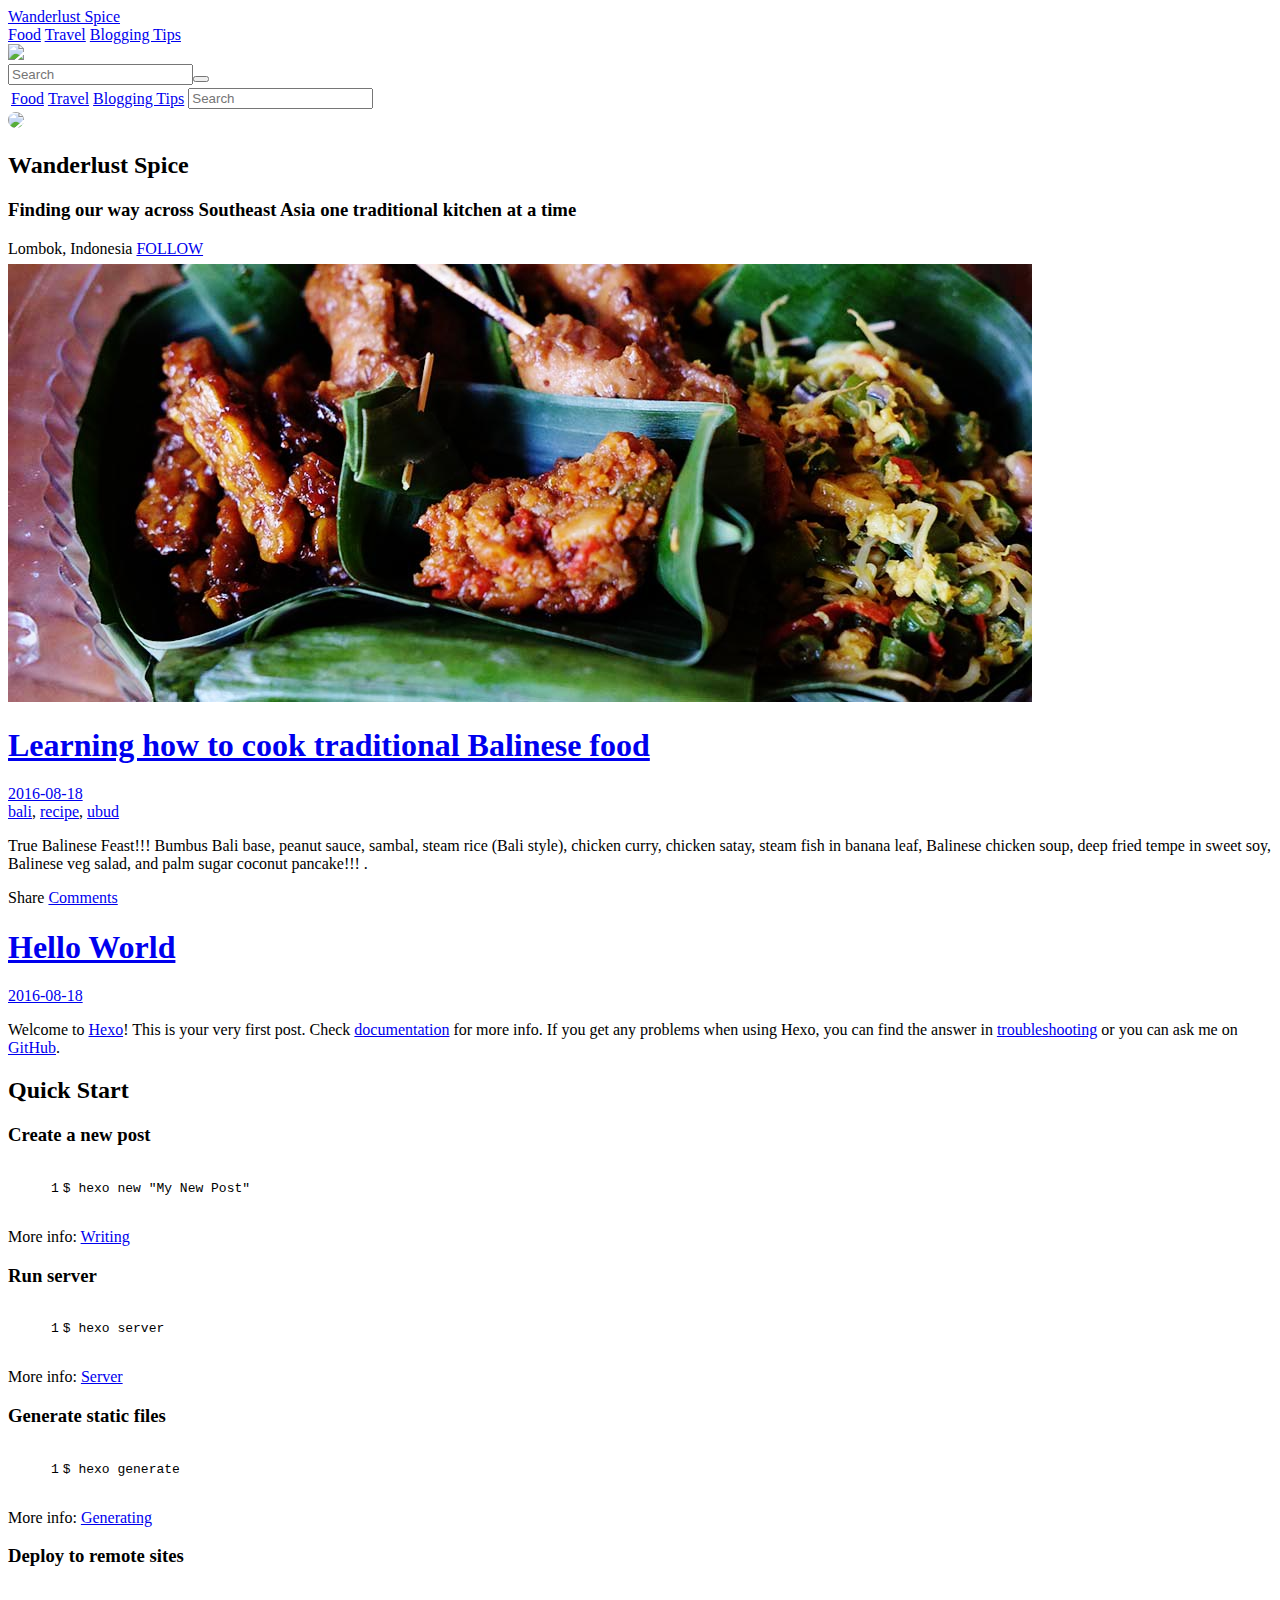
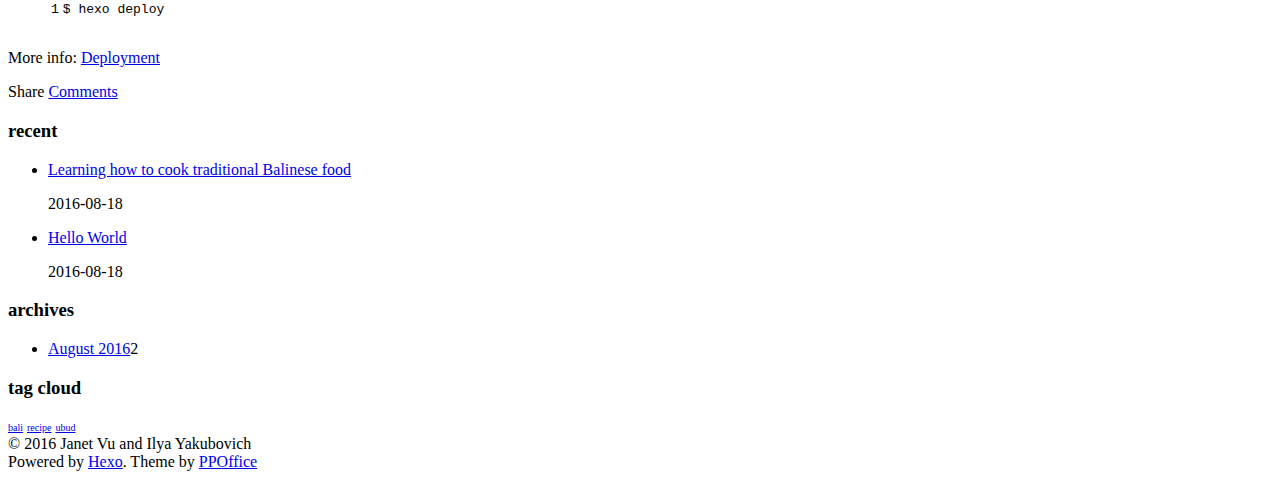
==== commit b2abff91: "Site updated: 2016-08-18 17:50:57" ====
--- a/index.html
+++ b/index.html
@@ -20,16 +20,16 @@
 
     
 
-    <link rel="stylesheet" href="/vendor/font-awesome/css/font-awesome.min.css">
-    <link rel="stylesheet" href="/vendor/open-sans/styles.css">
-    <link rel="stylesheet" href="/vendor/source-code-pro/styles.css">
-
-    <link rel="stylesheet" href="/css/style.css">
-
-    <script src="/vendor/jquery/2.1.3/jquery.min.js"></script>
-    
-    
-        <link rel="stylesheet" href="/vendor/fancybox/jquery.fancybox.css">
+    <link rel="stylesheet" href="/wanderlustspice/vendor/font-awesome/css/font-awesome.min.css">
+    <link rel="stylesheet" href="/wanderlustspice/vendor/open-sans/styles.css">
+    <link rel="stylesheet" href="/wanderlustspice/vendor/source-code-pro/styles.css">
+
+    <link rel="stylesheet" href="/wanderlustspice/css/style.css">
+
+    <script src="/wanderlustspice/vendor/jquery/2.1.3/jquery.min.js"></script>
+    
+    
+        <link rel="stylesheet" href="/wanderlustspice/vendor/fancybox/jquery.fancybox.css">
     
     
     
@@ -42,17 +42,17 @@
         <header id="header">
     <div id="header-main" class="header-inner">
         <div class="outer">
-            <a href="/" id="logo">
+            <a href="/wanderlustspice/" id="logo">
                 <i class="logo"></i>
                 <span class="site-title">Wanderlust Spice</span>
             </a>
             <nav id="main-nav">
                 
-                    <a class="main-nav-link" href="/.">Food</a>
-                
-                    <a class="main-nav-link" href="/.">Travel</a>
-                
-                    <a class="main-nav-link" href="/.">Blogging Tips</a>
+                    <a class="main-nav-link" href="/wanderlustspice/.">Food</a>
+                
+                    <a class="main-nav-link" href="/wanderlustspice/.">Travel</a>
+                
+                    <a class="main-nav-link" href="/wanderlustspice/.">Blogging Tips</a>
                 
             </nav>
             
@@ -60,7 +60,7 @@
                 <nav id="sub-nav">
                     <div class="profile" id="profile-nav">
                         <a id="profile-anchor" href="javascript:;">
-                            <img class="avatar" src="/images/janet.jpg" />
+                            <img class="avatar" src="/wanderlustspice/images/janet.jpg" />
                             <i class="fa fa-caret-down"></i>
                         </a>
                     </div>
@@ -77,11 +77,11 @@
         <table class="menu outer">
             <tr>
                 
-                    <td><a class="main-nav-link" href="/.">Food</a></td>
-                
-                    <td><a class="main-nav-link" href="/.">Travel</a></td>
-                
-                    <td><a class="main-nav-link" href="/.">Blogging Tips</a></td>
+                    <td><a class="main-nav-link" href="/wanderlustspice/.">Food</a></td>
+                
+                    <td><a class="main-nav-link" href="/wanderlustspice/.">Travel</a></td>
+                
+                    <td><a class="main-nav-link" href="/wanderlustspice/.">Blogging Tips</a></td>
                 
                 <td>
                     
@@ -100,7 +100,7 @@
 <aside id="profile">
     <div class="inner profile-inner">
         <div class="base-info profile-block">
-            <img id="avatar" src="/images/janet.jpg" style="border-radius:500px;" />
+            <img id="avatar" src="/wanderlustspice/images/janet.jpg" style="border-radius:500px;" />
             <h2 id="name">Wanderlust Spice</h2>
             <h3 id="title">Finding our way across Southeast Asia one traditional kitchen at a time</h3>
             <span id="location"><i class="fa fa-map-marker"></i>Lombok, Indonesia</span>
@@ -166,7 +166,7 @@
         
             
 	
-		<a href="/Learning-How-To-Cook-Traditional-Balinese-Food/" itemprop="url">
+		<a href="/wanderlustspice/Learning-How-To-Cook-Traditional-Balinese-Food/" itemprop="url">
             <img src="/images/balinese-food-in-ubud-banner.jpg" class="article-banner" />
         </a>
 	
@@ -180,7 +180,7 @@
                 
     
         <h1 itemprop="name">
-            <a class="article-title" href="/Learning-How-To-Cook-Traditional-Balinese-Food/">Learning how to cook traditional Balinese food</a>
+            <a class="article-title" href="/wanderlustspice/Learning-How-To-Cook-Traditional-Balinese-Food/">Learning how to cook traditional Balinese food</a>
         </h1>
     
 
@@ -189,7 +189,7 @@
                         
     <div class="article-date">
         <i class="fa fa-calendar"></i>
-        <a href="/Learning-How-To-Cook-Traditional-Balinese-Food/">
+        <a href="/wanderlustspice/Learning-How-To-Cook-Traditional-Balinese-Food/">
             <time datetime="2016-08-18T05:39:23.000Z" itemprop="datePublished">2016-08-18</time>
         </a>
     </div>
@@ -199,7 +199,7 @@
                         
     <div class="article-tag">
         <i class="fa fa-tag"></i>
-        <a class="tag-link" href="/tags/bali/">bali</a>, <a class="tag-link" href="/tags/recipe/">recipe</a>, <a class="tag-link" href="/tags/ubud/">ubud</a>
+        <a class="tag-link" href="/wanderlustspice/tags/bali/">bali</a>, <a class="tag-link" href="/wanderlustspice/tags/recipe/">recipe</a>, <a class="tag-link" href="/wanderlustspice/tags/ubud/">ubud</a>
     </div>
 
                     </div>
@@ -220,7 +220,7 @@
 
 </div>
 
-    <a data-url="http://yoursite.com//Learning-How-To-Cook-Traditional-Balinese-Food/" data-id="cis01ggzt0000i0p99qg865mj" class="article-share-link"><i class="fa fa-share"></i>Share</a>
+    <a data-url="http://yoursite.com/wanderlustspice//Learning-How-To-Cook-Traditional-Balinese-Food/" data-id="cis01ggzt0000i0p99qg865mj" class="article-share-link"><i class="fa fa-share"></i>Share</a>
 <script>
     (function ($) {
         // Prevent duplicate binding
@@ -288,7 +288,7 @@
 
             
     
-        <a href="http://yoursite.com//Learning-How-To-Cook-Traditional-Balinese-Food/#comments" class="article-comment-link disqus-comment-count" data-disqus-url="http://yoursite.com//Learning-How-To-Cook-Traditional-Balinese-Food/">Comments</a>
+        <a href="http://yoursite.com/wanderlustspice//Learning-How-To-Cook-Traditional-Balinese-Food/#comments" class="article-comment-link disqus-comment-count" data-disqus-url="http://yoursite.com/wanderlustspice//Learning-How-To-Cook-Traditional-Balinese-Food/">Comments</a>
     
 
         </footer>
@@ -307,7 +307,7 @@
                 
     
         <h1 itemprop="name">
-            <a class="article-title" href="/hello-world/">Hello World</a>
+            <a class="article-title" href="/wanderlustspice/hello-world/">Hello World</a>
         </h1>
     
 
@@ -316,7 +316,7 @@
                         
     <div class="article-date">
         <i class="fa fa-calendar"></i>
-        <a href="/hello-world/">
+        <a href="/wanderlustspice/hello-world/">
             <time datetime="2016-08-18T04:36:13.000Z" itemprop="datePublished">2016-08-18</time>
         </a>
     </div>
@@ -350,7 +350,7 @@
 
 </div>
 
-    <a data-url="http://yoursite.com//hello-world/" data-id="cirzua40t0000qup9xi22v5a1" class="article-share-link"><i class="fa fa-share"></i>Share</a>
+    <a data-url="http://yoursite.com/wanderlustspice//hello-world/" data-id="cirzua40t0000qup9xi22v5a1" class="article-share-link"><i class="fa fa-share"></i>Share</a>
 <script>
     (function ($) {
         // Prevent duplicate binding
@@ -418,7 +418,7 @@
 
             
     
-        <a href="http://yoursite.com//hello-world/#comments" class="article-comment-link disqus-comment-count" data-disqus-url="http://yoursite.com//hello-world/">Comments</a>
+        <a href="http://yoursite.com/wanderlustspice//hello-world/#comments" class="article-comment-link disqus-comment-count" data-disqus-url="http://yoursite.com/wanderlustspice//hello-world/">Comments</a>
     
 
         </footer>
@@ -440,7 +440,7 @@
                     <li>
                         
                         <div class="item-thumbnail">
-                            <a href="/Learning-How-To-Cook-Traditional-Balinese-Food/" class="thumbnail">
+                            <a href="/wanderlustspice/Learning-How-To-Cook-Traditional-Balinese-Food/" class="thumbnail">
     
     
         <span style="background-image:url(/images/balinese-food-in-ubud-banner.jpg)" alt="Learning how to cook traditional Balinese food" class="thumbnail-image"></span>
@@ -451,7 +451,7 @@
                         
                         <div class="item-inner">
                             <p class="item-category"></p>
-                            <p class="item-title"><a href="/Learning-How-To-Cook-Traditional-Balinese-Food/" class="title">Learning how to cook traditional Balinese food</a></p>
+                            <p class="item-title"><a href="/wanderlustspice/Learning-How-To-Cook-Traditional-Balinese-Food/" class="title">Learning how to cook traditional Balinese food</a></p>
                             <p class="item-date"><time datetime="2016-08-18T05:39:23.000Z" itemprop="datePublished">2016-08-18</time></p>
                         </div>
                     </li>
@@ -459,7 +459,7 @@
                     <li>
                         
                         <div class="item-thumbnail">
-                            <a href="/hello-world/" class="thumbnail">
+                            <a href="/wanderlustspice/hello-world/" class="thumbnail">
     
     
         <span class="thumbnail-image thumbnail-none"></span>
@@ -470,7 +470,7 @@
                         
                         <div class="item-inner">
                             <p class="item-category"></p>
-                            <p class="item-title"><a href="/hello-world/" class="title">Hello World</a></p>
+                            <p class="item-title"><a href="/wanderlustspice/hello-world/" class="title">Hello World</a></p>
                             <p class="item-date"><time datetime="2016-08-18T04:36:13.000Z" itemprop="datePublished">2016-08-18</time></p>
                         </div>
                     </li>
@@ -484,7 +484,7 @@
     <div class="widget-wrap">
         <h3 class="widget-title">archives</h3>
         <div class="widget">
-            <ul class="archive-list"><li class="archive-list-item"><a class="archive-list-link" href="/archives/2016/08/">August 2016</a><span class="archive-list-count">2</span></li></ul>
+            <ul class="archive-list"><li class="archive-list-item"><a class="archive-list-link" href="/wanderlustspice/archives/2016/08/">August 2016</a><span class="archive-list-count">2</span></li></ul>
         </div>
     </div>
 
@@ -493,7 +493,7 @@
     <div class="widget-wrap">
         <h3 class="widget-title">tag cloud</h3>
         <div class="widget tagcloud">
-            <a href="/tags/bali/" style="font-size: 10px;">bali</a> <a href="/tags/recipe/" style="font-size: 10px;">recipe</a> <a href="/tags/ubud/" style="font-size: 10px;">ubud</a>
+            <a href="/wanderlustspice/tags/bali/" style="font-size: 10px;">bali</a> <a href="/wanderlustspice/tags/recipe/" style="font-size: 10px;">recipe</a> <a href="/wanderlustspice/tags/ubud/" style="font-size: 10px;">ubud</a>
         </div>
     </div>
 
@@ -528,12 +528,12 @@
 
 
     
-        <script src="/vendor/fancybox/jquery.fancybox.pack.js"></script>
+        <script src="/wanderlustspice/vendor/fancybox/jquery.fancybox.pack.js"></script>
     
 
 
 <!-- Custom Scripts -->
-<script src="/js/main.js"></script>
+<script src="/wanderlustspice/js/main.js"></script>
 
     </div>
 </body>
